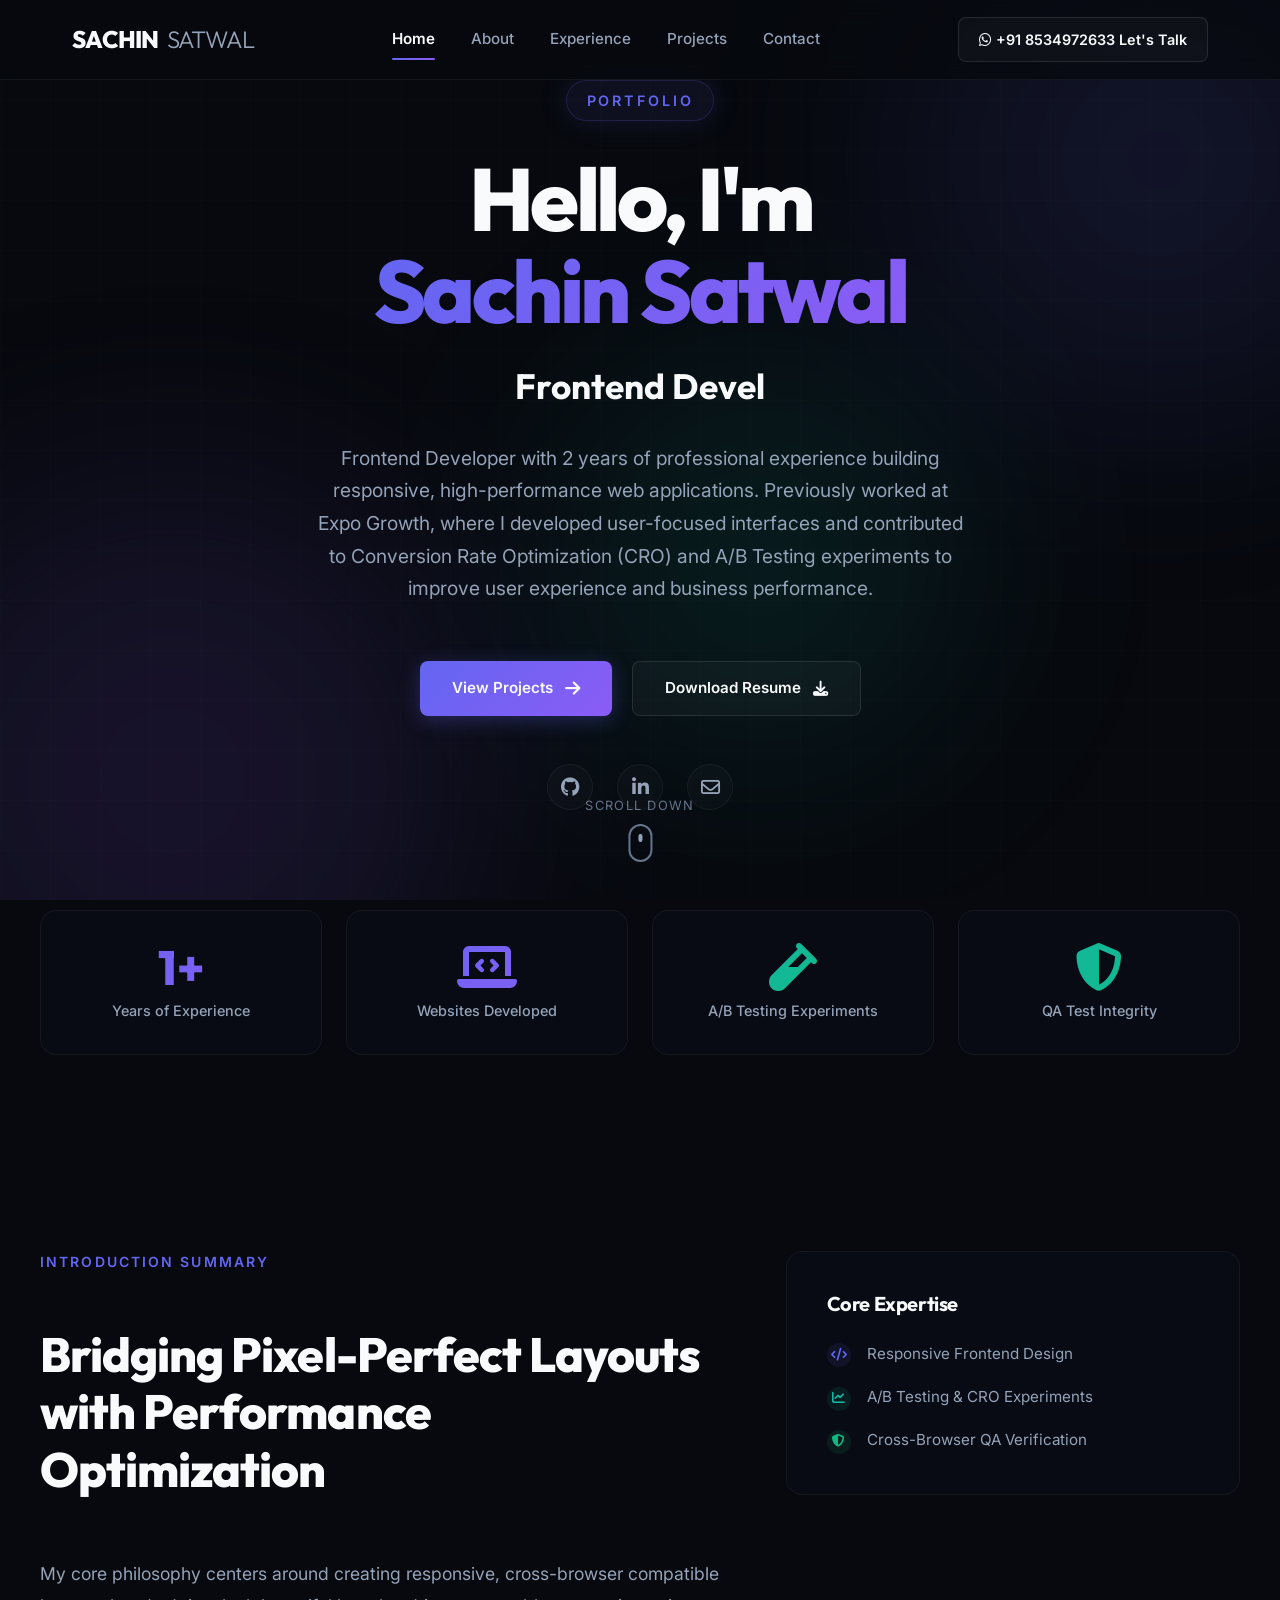
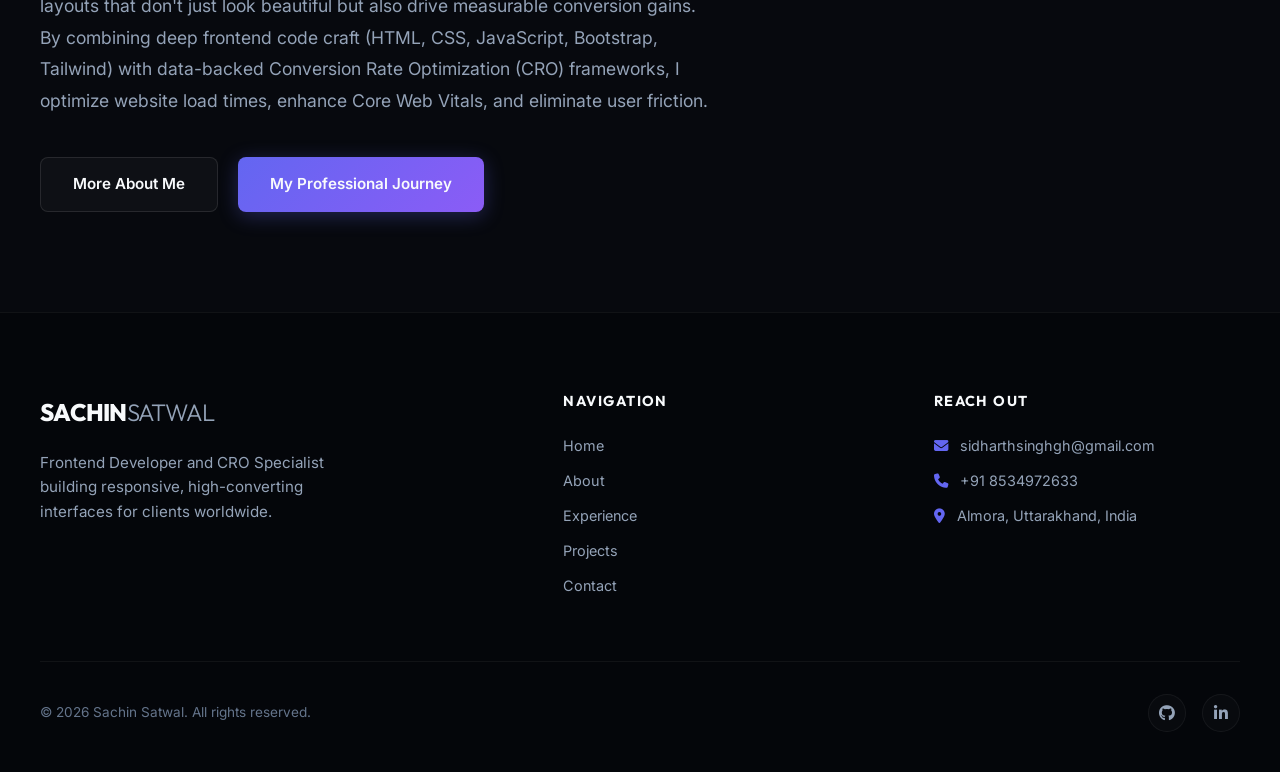
==== index.html @ 00984427 "updated" ====
<!DOCTYPE html>
<html lang="en">
<head>
    <meta charset="UTF-8">
    <meta name="viewport" content="width=device-width, initial-scale=1.0">
    <meta name="description" content="Professional Portfolio of Sachin Satwal - Frontend Developer, CRO & A/B Testing Specialist, and Quality Assurance Specialist. Discover responsive web projects, conversion optimizations, and client case studies.">
    <title>Sachin Satwal | Frontend Developer & CRO Specialist</title>
    <!-- Fonts & CSS -->
    <link rel="stylesheet" href="style.css">
    <!-- FontAwesome Icons CDN -->
    <link rel="stylesheet" href="https://cdnjs.cloudflare.com/ajax/libs/font-awesome/6.4.0/css/all.min.css">
</head>
<body>
    <!-- Premium Loader Overlay -->
    <div class="loader-overlay">
        <div class="loader-content">
            <div class="loader-spinner"></div>
            <div class="loader-logo">SACHIN<span>.SATWAL</span></div>
        </div>
    </div>

    <!-- Background Decoration -->
    <div class="background-blobs">
        <div class="blob blob-1"></div>
        <div class="blob blob-2"></div>
        <div class="blob blob-3"></div>
    </div>
    <div class="background-grid"></div>

    <!-- Sticky Navigation Header -->
    <header class="header">
        <div class="nav-container">
            <a href="index.html" class="logo">SACHIN<span>SATWAL</span></a>
            
            <nav class="nav-links">
                <a href="index.html" class="nav-link">Home</a>
                <a href="about.html" class="nav-link">About</a>
                <a href="experience.html" class="nav-link">Experience</a>
                <a href="projects.html" class="nav-link">Projects</a>
                <a href="contact.html" class="nav-link">Contact</a>
            </nav>

            <a href="https://wa.me/918534972633" target="_blank" class="nav-cta"><i class="fab fa-whatsapp"></i> +91 8534972633 Let's Talk</a>

            <button class="mobile-nav-toggle" aria-label="Toggle Menu">
                <span></span>
                <span></span>
                <span></span>
            </button>
        </div>
    </header>

    <!-- Mobile Drawer Panel Navigation -->
    <div class="mobile-menu">
        <a href="index.html" class="nav-link">Home</a>
        <a href="about.html" class="nav-link">About</a>
        <a href="experience.html" class="nav-link">Experience</a>
        <a href="projects.html" class="nav-link">Projects</a>
        <a href="contact.html" class="nav-link">Contact</a>
        <a href="contact.html" class="btn btn-primary" style="margin-top: 1rem; width: 100%;">Let's Talk</a>
    </div>

    <!-- Hero Section -->
    <main>
        <section class="hero-section">
            <div class="hero-content">
                <div class="hero-tag reveal">Portfolio</div>
                <h1 class="hero-title reveal" style="transition-delay: 0.1s;">
                    <span>Hello, I'm</span>
                    <span class="text-gradient-primary">Sachin Satwal</span>
                </h1>
                
                <!-- Animated Typewriter Subtitle -->
                <div class="hero-subtitle reveal" style="transition-delay: 0.2s;">
                    <span class="hero-subtitle-text"></span>
                </div>
                
                <p class="hero-desc reveal" style="transition-delay: 0.3s;">
                    Frontend Developer with 2 years of professional experience building responsive, high-performance web applications. Previously worked at Expo Growth, where I developed user-focused interfaces and contributed to Conversion Rate Optimization (CRO) and A/B Testing experiments to improve user experience and business performance.
                </p>
                
                <div class="btn-group reveal" style="transition-delay: 0.4s;">
                    <a href="projects.html" class="btn btn-primary">
                        View Projects <i class="fas fa-arrow-right btn-icon"></i>
                    </a>
                    <a href="assets/resume.pdf" download="Sachin_Satwal_Resume.pdf" class="btn btn-secondary">
                        Download Resume <i class="fas fa-download"></i>
                    </a>
                </div>

                <div class="hero-socials reveal" style="transition-delay: 0.5s;">
                    <a href="https://github.com/siddharthsingh125/" target="_blank" rel="noopener noreferrer" class="social-icon" aria-label="GitHub">
                        <i class="fab fa-github"></i>
                    </a>
                    <a href="https://linkedin.com" target="_blank" rel="noopener noreferrer" class="social-icon" aria-label="LinkedIn">
                        <i class="fab fa-linkedin-in"></i>
                    </a>
                    <a href="mailto:sidharthsinghgh@gmail.com" class="social-icon" aria-label="Email">
                        <i class="far fa-envelope"></i>
                    </a>
                </div>
            </div>

            <!-- Scroll Indicator -->
            <div class="scroll-indicator">
                <span>Scroll Down</span>
                <div class="mouse"></div>
            </div>
        </section>

        <!-- Stats Overview Block -->
        <section style="padding-top: 0; padding-bottom: 50px;">
            <div class="container">
                <div class="stats-grid reveal">
                    <div class="glass-card stat-card">
                        <div class="stat-number text-gradient-primary stat-number-val" data-target="2" data-suffix="+">0</div>
                        <div class="stat-title">Years of Experience</div>
                    </div>
                    <div class="glass-card stat-card">
                        <div class="stat-number text-gradient-primary"><i class="fas fa-laptop-code"></i></div>
                        <div class="stat-title">Websites Developed</div>
                    </div>
                    <div class="glass-card stat-card">
                        <div class="stat-number text-gradient-teal"><i class="fas fa-vial"></i></div>
                        <div class="stat-title">A/B Testing Experiments</div>
                    </div>
                    <div class="glass-card stat-card">
                        <div class="stat-number text-gradient-teal"><i class="fas fa-shield-alt"></i></div>
                        <div class="stat-title">QA Test Integrity</div>
                    </div>
                </div>
            </div>
        </section>

        <!-- Brief Teaser Section -->
        <section style="padding-top: 50px; padding-bottom: 100px;">
            <div class="container">
                <div class="about-layout">
                    <div class="about-left reveal">
                        <span class="section-subtitle">Introduction Summary</span>
                        <h2 class="section-title">Bridging Pixel-Perfect Layouts with Performance Optimization</h2>
                        <p class="about-summary">
                            My core philosophy centers around creating responsive, cross-browser compatible layouts that don't just look beautiful but also drive measurable conversion gains. By combining deep frontend code craft (HTML, CSS, JavaScript, Bootstrap, Tailwind) with data-backed Conversion Rate Optimization (CRO) frameworks, I optimize website load times, enhance Core Web Vitals, and eliminate user friction.
                        </p>
                        <div class="btn-group">
                            <a href="about.html" class="btn btn-secondary">More About Me</a>
                            <a href="experience.html" class="btn btn-primary">My Professional Journey</a>
                        </div>
                    </div>
                    <div class="about-right reveal" style="transition-delay: 0.15s;">
                        <div class="glass-card" style="display: flex; flex-direction: column; gap: 1.5rem;">
                            <h3 style="font-family: var(--font-heading); font-size: 1.25rem;">Core Expertise</h3>
                            <ul style="display: flex; flex-direction: column; gap: 1rem;">
                                <li style="display: flex; gap: 1rem; align-items: center;">
                                    <div class="highlight-icon" style="background: rgba(99,102,241,0.1); color: var(--accent-indigo);">
                                        <i class="fas fa-code"></i>
                                    </div>
                                    <span style="color: var(--text-secondary); font-size: 0.95rem;">Responsive Frontend Design</span>
                                </li>
                                <li style="display: flex; gap: 1rem; align-items: center;">
                                    <div class="highlight-icon" style="background: rgba(20,184,166,0.1); color: var(--accent-teal);">
                                        <i class="fas fa-chart-line"></i>
                                    </div>
                                    <span style="color: var(--text-secondary); font-size: 0.95rem;">A/B Testing & CRO Experiments</span>
                                </li>
                                <li style="display: flex; gap: 1rem; align-items: center;">
                                    <div class="highlight-icon" style="background: rgba(16,185,129,0.1); color: var(--accent-emerald);">
                                        <i class="fas fa-shield-halved"></i>
                                    </div>
                                    <span style="color: var(--text-secondary); font-size: 0.95rem;">Cross-Browser QA Verification</span>
                                </li>
                            </ul>
                        </div>
                    </div>
                </div>
            </div>
        </section>
    </main>

    <!-- Footer -->
    <footer class="footer">
        <div class="footer-top">
            <div class="footer-brand-col">
                <a href="index.html" class="footer-brand-logo">SACHIN<span>SATWAL</span></a>
                <p class="footer-brand-desc">
                    Frontend Developer and CRO Specialist building responsive, high-converting interfaces for clients worldwide.
                </p>
            </div>
            
            <div class="footer-links-col">
                <h4 class="footer-col-title">Navigation</h4>
                <div class="footer-links">
                    <a href="index.html" class="footer-link">Home</a>
                    <a href="about.html" class="footer-link">About</a>
                    <a href="experience.html" class="footer-link">Experience</a>
                    <a href="projects.html" class="footer-link">Projects</a>
                    <a href="contact.html" class="footer-link">Contact</a>
                </div>
            </div>

            <div class="footer-links-col">
                <h4 class="footer-col-title">Reach Out</h4>
                <div class="footer-contact-info">
                    <p><i class="fas fa-envelope" style="color: var(--accent-indigo); margin-right: 0.5rem;"></i> sidharthsinghgh@gmail.com</p>
                    <p><i class="fas fa-phone" style="color: var(--accent-indigo); margin-right: 0.5rem;"></i> +91 8534972633</p>
                    <p><i class="fas fa-location-dot" style="color: var(--accent-indigo); margin-right: 0.5rem;"></i> Almora, Uttarakhand, India</p>
                </div>
            </div>
        </div>

        <div class="footer-bottom">
            <p class="copyright">&copy; 2026 Sachin Satwal. All rights reserved.</p>
            <div class="footer-socials">
                <a href="https://github.com/siddharthsingh125/" target="_blank" rel="noopener noreferrer" class="social-icon" style="width: 38px; height: 38px; font-size: 1rem;"><i class="fab fa-github"></i></a>
                <a href="https://linkedin.com" target="_blank" rel="noopener noreferrer" class="social-icon" style="width: 38px; height: 38px; font-size: 1rem;"><i class="fab fa-linkedin-in"></i></a>
            </div>
        </div>
    </footer>

    <!-- Global Javascript File -->
    <script src="script.js"></script>
</body>
</html>
---- style.css ----
@import url('https://fonts.googleapis.com/css2?family=Inter:wght@300;400;500;600;700&family=Outfit:wght@300;400;500;600;700;800&display=swap');

:root {
    /* Color Palette */
    --bg-primary: #07090e;
    --bg-secondary: #0d111c;
    --text-primary: #f8fafc;
    --text-secondary: #94a3b8;
    --text-muted: #64748b;
    
    /* Accents & Gradients */
    --accent-indigo: #6366f1;
    --accent-violet: #8b5cf6;
    --accent-teal: #14b8a6;
    --accent-emerald: #10b981;
    
    --grad-primary: linear-gradient(135deg, var(--accent-indigo), var(--accent-violet));
    --grad-teal: linear-gradient(135deg, var(--accent-teal), var(--accent-emerald));
    --grad-dark: linear-gradient(180deg, var(--bg-primary), var(--bg-secondary));
    
    /* Glassmorphism Variables */
    --card-bg: rgba(13, 17, 28, 0.45);
    --card-border: rgba(255, 255, 255, 0.05);
    --card-border-hover: rgba(99, 102, 241, 0.25);
    --nav-bg: rgba(7, 9, 14, 0.7);
    --shadow-sm: 0 4px 6px -1px rgba(0, 0, 0, 0.1), 0 2px 4px -1px rgba(0, 0, 0, 0.06);
    --shadow-lg: 0 20px 25px -5px rgba(0, 0, 0, 0.25), 0 10px 10px -5px rgba(0, 0, 0, 0.15);
    --glow-primary: 0 0 30px rgba(99, 102, 241, 0.15);
    --glow-secondary: 0 0 30px rgba(20, 184, 166, 0.15);
    
    /* Typography */
    --font-heading: 'Outfit', sans-serif;
    --font-body: 'Inter', sans-serif;
    
    /* Layout */
    --max-width: 1200px;
    --header-height: 80px;
    --radius-sm: 8px;
    --radius-md: 16px;
    --radius-lg: 24px;
    
    /* Transition */
    --transition-smooth: all 0.4s cubic-bezier(0.16, 1, 0.3, 1);
    --transition-fast: all 0.2s ease;
}

/* ==========================================================================
   Base Reset & Styles
   ========================================================================== */
* {
    margin: 0;
    padding: 0;
    box-sizing: border-box;
    scroll-behavior: smooth;
}

body {
    background-color: var(--bg-primary);
    color: var(--text-primary);
    font-family: var(--font-body);
    line-height: 1.6;
    overflow-x: hidden;
    position: relative;
    min-height: 100vh;
}

/* Custom Scrollbar */
::-webkit-scrollbar {
    width: 8px;
}
::-webkit-scrollbar-track {
    background: var(--bg-primary);
}
::-webkit-scrollbar-thumb {
    background: rgba(255, 255, 255, 0.15);
    border-radius: var(--radius-sm);
    border: 2px solid var(--bg-primary);
}
::-webkit-scrollbar-thumb:hover {
    background: var(--accent-indigo);
}

a {
    color: inherit;
    text-decoration: none;
    transition: var(--transition-fast);
}

img {
    max-width: 100%;
    height: auto;
    display: block;
}

ul {
    list-style: none;
}

/* Background Blobs */
.background-blobs {
    position: fixed;
    top: 0;
    left: 0;
    width: 100vw;
    height: 100vh;
    z-index: -2;
    overflow: hidden;
    pointer-events: none;
}

.blob {
    position: absolute;
    border-radius: 50%;
    filter: blur(120px);
    opacity: 0.12;
    animation: blob-float 20s infinite alternate ease-in-out;
}

.blob-1 {
    width: 500px;
    height: 500px;
    background: var(--accent-indigo);
    top: -10%;
    right: -10%;
    animation-duration: 25s;
}

.blob-2 {
    width: 600px;
    height: 600px;
    background: var(--accent-violet);
    bottom: -20%;
    left: -10%;
    animation-duration: 30s;
    animation-delay: -5s;
}

.blob-3 {
    width: 400px;
    height: 400px;
    background: var(--accent-teal);
    top: 40%;
    right: 25%;
    animation-duration: 22s;
    animation-delay: -8s;
}

@keyframes blob-float {
    0% {
        transform: translate(0, 0) scale(1);
    }
    50% {
        transform: translate(60px, -40px) scale(1.15);
    }
    100% {
        transform: translate(-40px, 50px) scale(0.9);
    }
}

/* Background Overlay Grid */
.background-grid {
    position: fixed;
    top: 0;
    left: 0;
    width: 100%;
    height: 100%;
    z-index: -1;
    background-image: 
        linear-gradient(to right, rgba(255, 255, 255, 0.01) 1px, transparent 1px),
        linear-gradient(to bottom, rgba(255, 255, 255, 0.01) 1px, transparent 1px);
    background-size: 50px 50px;
    pointer-events: none;
}

/* ==========================================================================
   Typography & Typography Utilities
   ========================================================================== */
h1, h2, h3, h4, h5, h6 {
    font-family: var(--font-heading);
    font-weight: 700;
    letter-spacing: -0.02em;
    line-height: 1.2;
}

.text-gradient-primary {
    background: var(--grad-primary);
    -webkit-background-clip: text;
    -webkit-text-fill-color: transparent;
    background-clip: text;
}

.text-gradient-teal {
    background: var(--grad-teal);
    -webkit-background-clip: text;
    -webkit-text-fill-color: transparent;
    background-clip: text;
}

.section-subtitle {
    font-size: 0.875rem;
    font-weight: 600;
    text-transform: uppercase;
    letter-spacing: 0.15em;
    color: var(--accent-indigo);
    margin-bottom: 0.75rem;
    display: inline-block;
}

.section-title {
    font-size: clamp(2rem, 4vw, 3rem);
    margin-bottom: 1.25rem;
    font-weight: 800;
}

.section-description {
    color: var(--text-secondary);
    max-width: 600px;
    margin-bottom: 3.5rem;
    font-size: 1.05rem;
}

/* ==========================================================================
   Components: Header & Navigation
   ========================================================================== */
.header {
    position: fixed;
    top: 0;
    left: 0;
    width: 100%;
    height: var(--header-height);
    background: var(--nav-bg);
    backdrop-filter: blur(12px);
    -webkit-backdrop-filter: blur(12px);
    border-bottom: 1px solid var(--card-border);
    z-index: 100;
    transition: var(--transition-smooth);
}

.header.scrolled {
    height: 70px;
    background: rgba(7, 9, 14, 0.9);
    box-shadow: var(--shadow-lg);
}

.nav-container {
    max-width: var(--max-width);
    height: 100%;
    margin: 0 auto;
    padding: 0 2rem;
    display: flex;
    justify-content: space-between;
    align-items: center;
}

.logo {
    font-family: var(--font-heading);
    font-size: 1.5rem;
    font-weight: 800;
    letter-spacing: -0.03em;
    display: flex;
    align-items: center;
    gap: 0.5rem;
}

.logo span {
    font-weight: 300;
    color: var(--text-secondary);
}

.nav-links {
    display: flex;
    gap: 2.25rem;
    align-items: center;
}

.nav-link {
    font-size: 0.95rem;
    font-weight: 500;
    color: var(--text-secondary);
    position: relative;
    padding: 0.5rem 0;
}

.nav-link:hover {
    color: var(--text-primary);
}

.nav-link::after {
    content: '';
    position: absolute;
    bottom: 0;
    left: 0;
    width: 0;
    height: 2px;
    background: var(--grad-primary);
    transition: var(--transition-smooth);
    border-radius: 2px;
}

.nav-link.active {
    color: var(--text-primary);
    font-weight: 600;
}

.nav-link.active::after {
    width: 100%;
}

/* Call to Action Button in Nav */
.nav-cta {
    padding: 0.6rem 1.25rem;
    border-radius: var(--radius-sm);
    font-size: 0.9rem;
    font-weight: 600;
    border: 1px solid rgba(255, 255, 255, 0.1);
    background: rgba(255, 255, 255, 0.03);
    transition: var(--transition-smooth);
}

.nav-cta:hover {
    background: var(--text-primary);
    color: var(--bg-primary);
    border-color: var(--text-primary);
    box-shadow: 0 0 20px rgba(255, 255, 255, 0.1);
}

/* Mobile Nav Toggle */
.mobile-nav-toggle {
    display: none;
    background: none;
    border: none;
    cursor: pointer;
    width: 40px;
    height: 40px;
    position: relative;
    z-index: 110;
}

.mobile-nav-toggle span {
    display: block;
    width: 24px;
    height: 2px;
    background: var(--text-primary);
    position: absolute;
    left: 8px;
    transition: var(--transition-smooth);
}

.mobile-nav-toggle span:nth-child(1) { top: 14px; }
.mobile-nav-toggle span:nth-child(2) { top: 20px; }
.mobile-nav-toggle span:nth-child(3) { top: 26px; }

.mobile-nav-toggle.open span:nth-child(1) {
    transform: translateY(6px) rotate(45deg);
}

.mobile-nav-toggle.open span:nth-child(2) {
    opacity: 0;
}

.mobile-nav-toggle.open span:nth-child(3) {
    transform: translateY(-6px) rotate(-45deg);
}

/* Mobile Menu Panel */
.mobile-menu {
    position: fixed;
    top: 0;
    right: -100%;
    width: 300px;
    height: 100vh;
    background: rgba(7, 9, 14, 0.98);
    backdrop-filter: blur(20px);
    -webkit-backdrop-filter: blur(20px);
    border-left: 1px solid var(--card-border);
    padding: 100px 30px 40px;
    display: flex;
    flex-direction: column;
    gap: 2rem;
    z-index: 99;
    transition: var(--transition-smooth);
    box-shadow: var(--shadow-lg);
}

.mobile-menu.open {
    right: 0;
}

.mobile-menu .nav-link {
    font-size: 1.2rem;
    padding: 0.5rem 0;
}

/* ==========================================================================
   Components: Layout & Sections
   ========================================================================== */
section {
    padding: 100px 2rem;
    position: relative;
}

.container {
    max-width: var(--max-width);
    margin: 0 auto;
}

/* Glassmorphism Cards */
.glass-card {
    background: var(--card-bg);
    border: 1px solid var(--card-border);
    border-radius: var(--radius-md);
    padding: 2.5rem;
    backdrop-filter: blur(12px);
    -webkit-backdrop-filter: blur(12px);
    transition: var(--transition-smooth);
}

.glass-card:hover {
    border-color: var(--card-border-hover);
    transform: translateY(-6px);
    box-shadow: var(--shadow-lg), var(--glow-primary);
}

/* Premium Buttons */
.btn-group {
    display: flex;
    gap: 1.25rem;
    flex-wrap: wrap;
}

.btn {
    display: inline-flex;
    align-items: center;
    justify-content: center;
    gap: 0.75rem;
    padding: 0.9rem 2rem;
    border-radius: var(--radius-sm);
    font-size: 0.95rem;
    font-weight: 600;
    cursor: pointer;
    transition: var(--transition-smooth);
}

.btn-primary {
    background: var(--grad-primary);
    color: var(--text-primary);
    border: none;
    box-shadow: 0 4px 20px rgba(99, 102, 241, 0.3);
}

.btn-primary:hover {
    box-shadow: 0 6px 30px rgba(99, 102, 241, 0.5), 0 0 15px rgba(139, 92, 246, 0.4);
    transform: translateY(-2px);
}

.btn-secondary {
    background: rgba(255, 255, 255, 0.03);
    color: var(--text-primary);
    border: 1px solid rgba(255, 255, 255, 0.1);
}

.btn-secondary:hover {
    background: rgba(255, 255, 255, 0.08);
    border-color: rgba(255, 255, 255, 0.25);
    transform: translateY(-2px);
}

.btn-icon {
    font-size: 1.1rem;
    transition: var(--transition-fast);
}

.btn:hover .btn-icon {
    transform: translateX(3px);
}

/* ==========================================================================
   Section: Hero Section
   ========================================================================== */
.hero-section {
    min-height: 100vh;
    display: flex;
    align-items: center;
    justify-content: center;
    padding-top: var(--header-height);
    position: relative;
}

.hero-content {
    text-align: center;
    max-width: 850px;
    display: flex;
    flex-direction: column;
    align-items: center;
    z-index: 5;
}

.hero-tag {
    font-size: 0.9rem;
    font-weight: 600;
    letter-spacing: 0.2em;
    text-transform: uppercase;
    color: var(--accent-indigo);
    background: rgba(99, 102, 241, 0.08);
    border: 1px solid rgba(99, 102, 241, 0.2);
    padding: 0.5rem 1.25rem;
    border-radius: 100px;
    margin-bottom: 2rem;
    box-shadow: var(--glow-primary);
}

.hero-title {
    font-size: clamp(2.5rem, 7vw, 5.5rem);
    font-weight: 800;
    line-height: 1.05;
    letter-spacing: -0.04em;
    margin-bottom: 1.5rem;
}

.hero-title span {
    display: block;
}

.hero-subtitle {
    font-size: clamp(1.2rem, 3vw, 2.2rem);
    font-weight: 700;
    color: var(--text-primary);
    margin-bottom: 2rem;
    height: 48px; /* Maintain height for typewriter typing to prevent layout shifts */
    display: flex;
    align-items: center;
    justify-content: center;
    font-family: var(--font-heading);
}

.hero-desc {
    font-size: clamp(1.05rem, 2vw, 1.2rem);
    color: var(--text-secondary);
    max-width: 650px;
    margin-bottom: 3.5rem;
    line-height: 1.7;
}

/* Hero Social Icons */
.hero-socials {
    display: flex;
    gap: 1.5rem;
    margin-top: 3rem;
}

.social-icon {
    width: 46px;
    height: 46px;
    border-radius: 50%;
    border: 1px solid var(--card-border);
    background: rgba(255, 255, 255, 0.02);
    display: flex;
    align-items: center;
    justify-content: center;
    color: var(--text-secondary);
    font-size: 1.2rem;
    transition: var(--transition-smooth);
}

.social-icon:hover {
    color: var(--text-primary);
    border-color: var(--accent-indigo);
    background: rgba(99, 102, 241, 0.08);
    transform: translateY(-4px) scale(1.05);
    box-shadow: var(--glow-primary);
}

/* Scroll Indicator */
.scroll-indicator {
    position: absolute;
    bottom: 3rem;
    left: 50%;
    transform: translateX(-50%);
    display: flex;
    flex-direction: column;
    align-items: center;
    gap: 0.5rem;
    color: var(--text-muted);
    font-size: 0.8rem;
    letter-spacing: 0.1em;
    text-transform: uppercase;
}

.mouse {
    width: 24px;
    height: 38px;
    border: 2px solid var(--text-muted);
    border-radius: 12px;
    position: relative;
}

.mouse::before {
    content: '';
    position: absolute;
    top: 8px;
    left: 50%;
    transform: translateX(-50%);
    width: 4px;
    height: 8px;
    background: var(--text-secondary);
    border-radius: 4px;
    animation: scroll-wheel 1.6s infinite ease-in-out;
}

@keyframes scroll-wheel {
    0% { opacity: 0; transform: translate(-50%, 0); }
    30% { opacity: 1; }
    100% { opacity: 0; transform: translate(-50%, 12px); }
}

/* ==========================================================================
   Section: Stats Cards Block
   ========================================================================== */
.stats-grid {
    display: grid;
    grid-template-columns: repeat(auto-fit, minmax(200px, 1fr));
    gap: 1.5rem;
    margin-bottom: 4rem;
}

.stat-card {
    text-align: center;
    padding: 2rem 1.5rem;
    position: relative;
    overflow: hidden;
}

.stat-number {
    font-family: var(--font-heading);
    font-size: 3rem;
    font-weight: 800;
    margin-bottom: 0.5rem;
    line-height: 1;
}

.stat-title {
    font-size: 0.9rem;
    color: var(--text-secondary);
    font-weight: 500;
}

/* ==========================================================================
   Section: About Me
   ========================================================================== */
.about-layout {
    display: grid;
    grid-template-columns: 1.2fr 0.8fr;
    gap: 4rem;
    margin-top: 2rem;
}

.about-left {
    display: flex;
    flex-direction: column;
    gap: 2.5rem;
}

.about-right {
    display: flex;
    flex-direction: column;
    gap: 2rem;
}

.about-summary {
    font-size: 1.1rem;
    color: var(--text-secondary);
    line-height: 1.8;
}

/* Highlight Items */
.highlights-list {
    display: grid;
    grid-template-columns: repeat(auto-fit, minmax(280px, 1fr));
    gap: 1.25rem;
}

.highlight-item {
    display: flex;
    gap: 1rem;
    align-items: flex-start;
}

.highlight-icon {
    width: 24px;
    height: 24px;
    border-radius: 50%;
    background: rgba(16, 185, 129, 0.1);
    color: var(--accent-emerald);
    display: flex;
    align-items: center;
    justify-content: center;
    flex-shrink: 0;
    font-size: 0.8rem;
    margin-top: 0.2rem;
}

.highlight-text {
    font-size: 0.95rem;
    color: var(--text-secondary);
}

/* ==========================================================================
   Section: Technical Skills
   ========================================================================== */
.skills-grid {
    display: grid;
    grid-template-columns: repeat(auto-fit, minmax(280px, 1fr));
    gap: 2rem;
}

.skill-category-title {
    font-size: 1.15rem;
    font-weight: 700;
    margin-bottom: 1.5rem;
    display: flex;
    align-items: center;
    gap: 0.75rem;
}

.skill-category-icon {
    color: var(--accent-indigo);
    font-size: 1.2rem;
}

.skills-pills {
    display: flex;
    flex-wrap: wrap;
    gap: 0.75rem;
}

.skill-pill {
    font-size: 0.85rem;
    font-weight: 500;
    color: var(--text-secondary);
    background: rgba(255, 255, 255, 0.03);
    border: 1px solid var(--card-border);
    padding: 0.5rem 1rem;
    border-radius: 100px;
    transition: var(--transition-smooth);
    display: inline-flex;
    align-items: center;
    gap: 0.5rem;
}

.skill-pill i {
    font-size: 0.95rem;
    background: var(--grad-primary);
    -webkit-background-clip: text;
    -webkit-text-fill-color: transparent;
}

.skill-pill:hover {
    border-color: var(--accent-indigo);
    color: var(--text-primary);
    background: rgba(99, 102, 241, 0.08);
    transform: translateY(-2px);
    box-shadow: 0 4px 12px rgba(99, 102, 241, 0.15);
}

/* ==========================================================================
   Section: Experience Vertical Timeline
   ========================================================================== */
.timeline {
    position: relative;
    max-width: 900px;
    margin: 4rem auto 0;
    padding-left: 3rem;
}

.timeline::before {
    content: '';
    position: absolute;
    top: 0;
    left: 7.5px;
    width: 2px;
    height: 100%;
    background: linear-gradient(180deg, var(--accent-indigo), var(--accent-teal), transparent);
}

.timeline-item {
    position: relative;
    margin-bottom: 4rem;
}

.timeline-item:last-child {
    margin-bottom: 0;
}

.timeline-dot {
    position: absolute;
    left: -3rem;
    top: 8px;
    width: 17px;
    height: 17px;
    border-radius: 50%;
    background: var(--bg-primary);
    border: 3px solid var(--accent-indigo);
    box-shadow: 0 0 10px var(--accent-indigo);
    z-index: 2;
    transition: var(--transition-smooth);
}

.timeline-item:hover .timeline-dot {
    background: var(--accent-indigo);
    box-shadow: 0 0 15px var(--accent-indigo), 0 0 30px var(--accent-indigo);
}

.timeline-card {
    position: relative;
}

.timeline-header {
    display: flex;
    justify-content: space-between;
    align-items: flex-start;
    flex-wrap: wrap;
    gap: 1rem;
    border-bottom: 1px solid var(--card-border);
    padding-bottom: 1.25rem;
    margin-bottom: 1.5rem;
}

.timeline-role {
    font-size: 1.35rem;
    font-weight: 700;
    margin-bottom: 0.25rem;
}

.timeline-company {
    font-size: 1rem;
    font-weight: 500;
    color: var(--accent-indigo);
}

.timeline-meta {
    text-align: right;
}

.timeline-duration {
    font-size: 0.9rem;
    font-weight: 600;
    color: var(--text-primary);
    background: rgba(255, 255, 255, 0.05);
    padding: 0.35rem 0.85rem;
    border-radius: var(--radius-sm);
    display: inline-block;
    margin-bottom: 0.5rem;
}

.timeline-manager {
    font-size: 0.8rem;
    color: var(--text-muted);
}

.timeline-body p {
    color: var(--text-secondary);
    margin-bottom: 1.5rem;
    font-size: 1rem;
}

.timeline-responsibilities-title {
    font-size: 0.95rem;
    font-weight: 600;
    margin-bottom: 1rem;
    text-transform: uppercase;
    letter-spacing: 0.05em;
    color: var(--text-primary);
}

.timeline-responsibilities {
    display: grid;
    grid-template-columns: 1fr;
    gap: 0.75rem;
    margin-bottom: 2rem;
}

.responsibility-item {
    display: flex;
    gap: 0.75rem;
    font-size: 0.95rem;
    color: var(--text-secondary);
}

.responsibility-bullet {
    color: var(--accent-indigo);
    font-size: 0.8rem;
    margin-top: 0.35rem;
}

/* Experience Achievement Grid */
.experience-achievements {
    margin-top: 2.5rem;
}

.achievements-grid {
    display: grid;
    grid-template-columns: repeat(auto-fit, minmax(260px, 1fr));
    gap: 1.25rem;
}

.achievement-card {
    background: rgba(255, 255, 255, 0.015);
    border: 1px solid rgba(255, 255, 255, 0.03);
    border-radius: var(--radius-sm);
    padding: 1.25rem;
    display: flex;
    gap: 1rem;
    align-items: center;
    transition: var(--transition-smooth);
}

.achievement-card:hover {
    background: rgba(255, 255, 255, 0.03);
    border-color: var(--accent-teal);
    transform: scale(1.02);
}

.achievement-icon {
    font-size: 1.25rem;
    color: var(--accent-teal);
    flex-shrink: 0;
}

.achievement-text {
    font-size: 0.9rem;
    color: var(--text-secondary);
}

/* Timeline Tech Stack Footer */
.timeline-tech-stack {
    border-top: 1px solid var(--card-border);
    padding-top: 1.25rem;
    margin-top: 2rem;
}

.timeline-tech-title {
    font-size: 0.85rem;
    font-weight: 600;
    text-transform: uppercase;
    letter-spacing: 0.08em;
    color: var(--text-muted);
    margin-bottom: 0.75rem;
}

/* Timeline Experience CTA */
.experience-cta-wrapper {
    margin-top: 5rem;
    text-align: center;
}

.experience-cta {
    font-size: 1.2rem;
    font-weight: 500;
    color: var(--text-secondary);
    margin-bottom: 1.5rem;
}

/* ==========================================================================
   Section: Services
   ========================================================================== */
.services-grid {
    display: grid;
    grid-template-columns: repeat(auto-fit, minmax(320px, 1fr));
    gap: 2rem;
    margin-top: 2rem;
}

.service-card {
    position: relative;
    overflow: hidden;
}

.service-card::before {
    content: '';
    position: absolute;
    top: 0;
    left: 0;
    width: 4px;
    height: 100%;
    background: var(--grad-primary);
    opacity: 0;
    transition: var(--transition-smooth);
}

.service-card:hover::before {
    opacity: 1;
}

.service-icon {
    width: 60px;
    height: 60px;
    border-radius: var(--radius-sm);
    background: rgba(99, 102, 241, 0.06);
    color: var(--accent-indigo);
    display: flex;
    align-items: center;
    justify-content: center;
    font-size: 1.75rem;
    margin-bottom: 1.75rem;
    border: 1px solid rgba(99, 102, 241, 0.15);
    transition: var(--transition-smooth);
}

.service-card:hover .service-icon {
    background: var(--grad-primary);
    color: var(--text-primary);
    border-color: transparent;
    box-shadow: 0 0 20px rgba(99, 102, 241, 0.3);
}

.service-title {
    font-size: 1.25rem;
    font-weight: 700;
    margin-bottom: 1rem;
}

.service-desc {
    font-size: 0.95rem;
    color: var(--text-secondary);
}

/* ==========================================================================
   Section: Featured Projects
   ========================================================================== */
.projects-grid {
    display: grid;
    grid-template-columns: repeat(auto-fit, minmax(360px, 1fr));
    gap: 2.5rem;
    margin-top: 2rem;
}

.project-card {
    display: flex;
    flex-direction: column;
    height: 100%;
    padding: 0;
    overflow: hidden;
    background: var(--card-bg);
    border: 1px solid var(--card-border);
    border-radius: var(--radius-md);
    backdrop-filter: blur(12px);
    -webkit-backdrop-filter: blur(12px);
    transition: var(--transition-smooth);
    box-shadow: var(--shadow-sm);
}

.project-card:hover {
    border-color: var(--card-border-hover);
    transform: translateY(-6px);
    box-shadow: var(--shadow-lg), 0 0 35px rgba(99, 102, 241, 0.2);
}

/* Before/After Image Comparison Slider */
.before-after-slider {
    position: relative;
    width: 100%;
    height: 260px;
    overflow: hidden;
    background: #04060a;
}

.img-before {
    width: 100%;
    height: 100%;
    object-fit: cover;
    display: block;
    max-width: none !important;
}

.img-after-wrapper {
    position: absolute;
    top: 0;
    left: 0;
    width: 50%;
    height: 100%;
    overflow: hidden;
    border-right: 2px solid rgba(255, 255, 255, 0.7);
    z-index: 2;
    box-shadow: 2px 0 10px rgba(0, 0, 0, 0.3);
}

.img-after-wrapper.animating {
    transition: width 0.4s cubic-bezier(0.16, 1, 0.3, 1);
}

.img-after {
    height: 100%;
    object-fit: cover;
    display: block;
    position: absolute;
    top: 0;
    left: 0;
    max-width: none !important;
}

.slider-range {
    position: absolute;
    top: 0;
    left: 0;
    width: 100%;
    height: 100%;
    opacity: 0;
    cursor: ew-resize;
    z-index: 5;
    margin: 0;
}

.slider-handle {
    position: absolute;
    top: 0;
    left: 50%;
    width: 2px;
    height: 100%;
    background: #ffffff;
    z-index: 3;
    pointer-events: none;
    transform: translateX(-50%);
    box-shadow: 0 0 5px rgba(0, 0, 0, 0.5);
}

.slider-handle.animating {
    transition: left 0.4s cubic-bezier(0.16, 1, 0.3, 1);
}

.slider-handle::after {
    content: "\f07e"; /* FontAwesome horizontal arrows symbol */
    font-family: "Font Awesome 6 Free";
    font-weight: 900;
    position: absolute;
    top: 50%;
    left: 50%;
    transform: translate(-50%, -50%);
    width: 36px;
    height: 36px;
    background: var(--accent-indigo);
    border: 2px solid #ffffff;
    border-radius: 50%;
    display: flex;
    align-items: center;
    justify-content: center;
    color: #ffffff;
    font-size: 0.85rem;
    box-shadow: 0 4px 10px rgba(0, 0, 0, 0.4);
}

/* Slider Badges & Button Toggles */
.slider-toggle-badges {
    position: absolute;
    top: 1rem;
    left: 1rem;
    display: flex;
    gap: 0.5rem;
    z-index: 4;
}

.slider-badge-btn {
    font-size: 0.75rem;
    font-weight: 700;
    letter-spacing: 0.05em;
    text-transform: uppercase;
    padding: 0.4rem 0.8rem;
    border-radius: 4px;
    backdrop-filter: blur(8px);
    -webkit-backdrop-filter: blur(8px);
    color: rgba(255, 255, 255, 0.7);
    background: rgba(7, 9, 14, 0.6);
    border: 1px solid rgba(255, 255, 255, 0.1);
    cursor: pointer;
    transition: var(--transition-fast);
}

.slider-badge-btn:hover {
    color: #ffffff;
    background: rgba(99, 102, 241, 0.3);
    border-color: rgba(99, 102, 241, 0.5);
}

.slider-badge-btn.active {
    color: #ffffff;
    background: var(--grad-primary);
    border-color: transparent;
    box-shadow: var(--glow-primary);
}

.project-badges {
    position: absolute;
    top: 1rem;
    right: 1rem;
    display: flex;
    flex-direction: column;
    gap: 0.5rem;
    z-index: 4;
}

.project-badge {
    font-size: 0.7rem;
    font-weight: 700;
    letter-spacing: 0.05em;
    text-transform: uppercase;
    padding: 0.35rem 0.75rem;
    border-radius: 4px;
    backdrop-filter: blur(8px);
    -webkit-backdrop-filter: blur(8px);
    color: var(--text-primary);
}

.badge-industry {
    background: rgba(99, 102, 241, 0.75);
    border: 1px solid rgba(99, 102, 241, 0.3);
}

.badge-cro {
    background: rgba(16, 185, 129, 0.75);
    border: 1px solid rgba(16, 185, 129, 0.3);
}

.project-body {
    padding: 2.25rem;
    display: flex;
    flex-direction: column;
    flex-grow: 1;
}

.project-meta {
    font-size: 0.85rem;
    color: var(--accent-indigo);
    font-weight: 600;
    margin-bottom: 0.5rem;
}

.project-name {
    font-size: 1.35rem;
    font-weight: 700;
    margin-bottom: 1rem;
    line-height: 1.3;
}

/* Teaser description constrained to ~4 lines */
.project-teaser {
    font-size: 0.95rem;
    color: var(--text-secondary);
    line-height: 1.6;
    margin-bottom: 1.5rem;
    display: -webkit-box;
    -webkit-line-clamp: 4;
    -webkit-box-orient: vertical;
    overflow: hidden;
    text-overflow: ellipsis;
}

.project-card-footer {
    display: flex;
    justify-content: space-between;
    align-items: center;
    border-top: 1px solid var(--card-border);
    padding-top: 1.25rem;
    margin-top: auto;
}

.project-link {
    font-size: 0.9rem;
    font-weight: 600;
    display: flex;
    align-items: center;
    gap: 0.5rem;
    color: var(--text-primary);
    white-space: nowrap;
}

.project-link:hover {
    color: var(--accent-indigo);
}

.project-link i {
    transition: var(--transition-fast);
}

.project-link:hover i {
    transform: translate(3px, -3px);
}

.project-tech-summary {
    font-size: 0.8rem;
    color: var(--text-muted);
}

/* Expandable Case Study blocks */
.project-case-study-details {
    max-height: 0;
    overflow: hidden;
    transition: max-height 0.6s cubic-bezier(0.16, 1, 0.3, 1);
}

.case-study-expand-inner {
    border-top: 1px solid var(--card-border);
    padding-top: 2rem;
    margin-top: 1rem;
    display: flex;
    flex-direction: column;
    gap: 1.75rem;
}

.case-study-detail-block {
    display: flex;
    flex-direction: column;
    gap: 0.5rem;
}

.case-study-detail-block h5 {
    font-size: 0.95rem;
    font-weight: 700;
    color: var(--text-primary);
    text-transform: uppercase;
    letter-spacing: 0.05em;
    display: flex;
    align-items: center;
    gap: 0.5rem;
    margin-bottom: 0.25rem;
}

.case-study-detail-block h5 i {
    color: var(--accent-indigo);
}

.case-study-detail-block p {
    color: var(--text-secondary);
    font-size: 0.95rem;
    line-height: 1.7;
}

.case-study-detail-block ul {
    list-style: none;
    padding-left: 0;
    display: flex;
    flex-direction: column;
    gap: 0.5rem;
}

.case-study-detail-block ul li {
    font-size: 0.95rem;
    color: var(--text-secondary);
    position: relative;
    padding-left: 1.5rem;
    line-height: 1.6;
}

.case-study-detail-block ul li::before {
    content: "✔";
    color: var(--accent-teal);
    position: absolute;
    left: 0.2rem;
    font-weight: bold;
}

.case-study-metrics-row {
    display: grid;
    grid-template-columns: repeat(auto-fit, minmax(130px, 1fr));
    gap: 1rem;
    margin-top: 0.5rem;
}

/* ==========================================================================
   Section: Education (Redesigned with Large Images & Layout)
   ========================================================================== */
.edu-timeline {
    position: relative;
    max-width: 950px;
    margin: 4rem auto 0;
    padding-left: 4.5rem;
}

.edu-timeline::before {
    content: '';
    position: absolute;
    top: 0;
    left: 20px;
    width: 2px;
    height: 100%;
    background: linear-gradient(180deg, var(--accent-indigo), var(--accent-violet), transparent);
}

.edu-item {
    position: relative;
    margin-bottom: 4rem;
}

.edu-item:last-child {
    margin-bottom: 0;
}

.edu-node {
    position: absolute;
    left: -4.5rem;
    top: 15px;
    width: 42px;
    height: 42px;
    border-radius: 50%;
    background: var(--bg-secondary);
    border: 2px solid var(--accent-indigo);
    display: flex;
    align-items: center;
    justify-content: center;
    color: var(--accent-indigo);
    font-size: 1rem;
    z-index: 2;
    transition: var(--transition-smooth);
    box-shadow: var(--shadow-sm);
}

.edu-item:hover .edu-node {
    background: var(--accent-indigo);
    color: var(--text-primary);
    box-shadow: var(--glow-primary);
    transform: scale(1.1);
}

/* Horizontal Split Layout card */
.edu-card-horizontal {
    display: flex;
    gap: 0;
    padding: 0;
    overflow: hidden;
    background: var(--card-bg);
    border: 1px solid var(--card-border);
    border-radius: var(--radius-md);
    backdrop-filter: blur(12px);
    -webkit-backdrop-filter: blur(12px);
    transition: var(--transition-smooth);
}

.edu-card-horizontal:hover {
    border-color: var(--card-border-hover);
    transform: translateY(-6px);
    box-shadow: var(--shadow-lg), 0 0 30px rgba(99, 102, 241, 0.15);
}

.edu-img-large-wrapper {
    width: 280px;
    position: relative;
    flex-shrink: 0;
    overflow: hidden;
    border-right: 1px solid var(--card-border);
}

.edu-img-large {
    width: 100%;
    height: 100%;
    object-fit: cover;
    transition: transform 0.6s cubic-bezier(0.16, 1, 0.3, 1);
}

.edu-card-horizontal:hover .edu-img-large {
    transform: scale(1.06);
}

.edu-content-right {
    padding: 2.5rem;
    flex-grow: 1;
}

.edu-degree {
    font-size: 1.35rem;
    font-weight: 700;
    margin-bottom: 0.35rem;
    line-height: 1.3;
}

.edu-school {
    font-size: 1.05rem;
    font-weight: 600;
    color: var(--accent-indigo);
    margin-bottom: 0.75rem;
}

.edu-meta {
    display: flex;
    gap: 1.5rem;
    font-size: 0.85rem;
    color: var(--text-muted);
    margin-bottom: 1.25rem;
    flex-wrap: wrap;
}

.edu-meta span {
    display: inline-flex;
    align-items: center;
    gap: 0.35rem;
}

.edu-highlights {
    border-top: 1px solid rgba(255, 255, 255, 0.05);
    padding-top: 1.25rem;
    margin-top: 0.5rem;
}

.edu-highlights li {
    font-size: 0.95rem;
    color: var(--text-secondary);
    margin-bottom: 0.5rem;
    display: flex;
    gap: 0.5rem;
}

.edu-highlights li::before {
    content: '•';
    color: var(--accent-indigo);
    font-weight: 700;
}

/* Extracurricular Card */
.extracurricular-card {
    margin-top: 4rem;
}

.extracurricular-title {
    font-size: 1.2rem;
    font-weight: 700;
    margin-bottom: 1rem;
    display: flex;
    align-items: center;
    gap: 0.5rem;
}

.extracurricular-title i {
    color: var(--accent-indigo);
}

.extracurricular-card p {
    color: var(--text-secondary);
    font-size: 0.95rem;
}

/* Badges Showcase Footer */
.edu-badges {
    display: flex;
    justify-content: center;
    gap: 1.5rem;
    flex-wrap: wrap;
    margin-top: 5rem;
}

.edu-badge {
    background: rgba(255, 255, 255, 0.02);
    border: 1px solid var(--card-border);
    padding: 0.8rem 1.5rem;
    border-radius: var(--radius-sm);
    display: inline-flex;
    align-items: center;
    gap: 0.75rem;
    font-size: 0.9rem;
    font-weight: 600;
    transition: var(--transition-smooth);
}

.edu-badge i {
    font-size: 1.1rem;
    color: var(--accent-indigo);
}

.edu-badge:hover {
    border-color: var(--accent-indigo);
    background: rgba(99, 102, 241, 0.06);
    transform: translateY(-4px);
    box-shadow: var(--shadow-lg);
}

.edu-highlights li {
    font-size: 0.9rem;
    color: var(--text-secondary);
    margin-bottom: 0.5rem;
    display: flex;
    gap: 0.5rem;
}

.edu-highlights li::before {
    content: '•';
    color: var(--accent-indigo);
    font-weight: 700;
}

/* Extracurricular Card */
.extracurricular-card {
    margin-top: 4rem;
}

.extracurricular-title {
    font-size: 1.2rem;
    font-weight: 700;
    margin-bottom: 1rem;
    display: flex;
    align-items: center;
    gap: 0.5rem;
}

.extracurricular-title i {
    color: var(--accent-indigo);
}

.extracurricular-card p {
    color: var(--text-secondary);
    font-size: 0.95rem;
}

/* Badges Showcase Footer */
.edu-badges {
    display: flex;
    justify-content: center;
    gap: 1.5rem;
    flex-wrap: wrap;
    margin-top: 5rem;
}

.edu-badge {
    background: rgba(255, 255, 255, 0.02);
    border: 1px solid var(--card-border);
    padding: 0.8rem 1.5rem;
    border-radius: var(--radius-sm);
    display: inline-flex;
    align-items: center;
    gap: 0.75rem;
    font-size: 0.9rem;
    font-weight: 600;
    transition: var(--transition-smooth);
}

.edu-badge i {
    font-size: 1.1rem;
    color: var(--accent-indigo);
}

.edu-badge:hover {
    border-color: var(--accent-indigo);
    background: rgba(99, 102, 241, 0.06);
    transform: translateY(-4px);
    box-shadow: var(--shadow-lg);
}

/* ==========================================================================
   Section: Contact & Form
   ========================================================================== */
.contact-layout {
    display: grid;
    grid-template-columns: 0.8fr 1.2fr;
    gap: 4rem;
    margin-top: 2rem;
}

.contact-info-col {
    display: flex;
    flex-direction: column;
    gap: 2rem;
}

.contact-card {
    display: flex;
    align-items: center;
    gap: 1.25rem;
}

.contact-card-icon {
    width: 50px;
    height: 50px;
    border-radius: 50%;
    background: rgba(99, 102, 241, 0.06);
    color: var(--accent-indigo);
    display: flex;
    align-items: center;
    justify-content: center;
    font-size: 1.25rem;
    border: 1px solid rgba(99, 102, 241, 0.1);
    flex-shrink: 0;
}

.contact-card-lbl {
    font-size: 0.8rem;
    color: var(--text-muted);
    text-transform: uppercase;
    letter-spacing: 0.05rem;
}

.contact-card-val {
    font-size: 1rem;
    font-weight: 600;
    color: var(--text-primary);
}

/* Map placeholder visualization */
.contact-map-placeholder {
    height: 220px;
    background: linear-gradient(135deg, rgba(13, 17, 28, 0.6) 0%, rgba(7, 9, 14, 0.9) 100%);
    border: 1px solid var(--card-border);
    border-radius: var(--radius-md);
    position: relative;
    overflow: hidden;
    display: flex;
    align-items: center;
    justify-content: center;
    flex-direction: column;
    gap: 0.75rem;
}

.contact-map-grid {
    position: absolute;
    width: 100%;
    height: 100%;
    background-image: radial-gradient(rgba(99, 102, 241, 0.15) 1px, transparent 1px);
    background-size: 20px 20px;
    z-index: 1;
}

.map-radar {
    width: 50px;
    height: 50px;
    border-radius: 50%;
    background: rgba(99, 102, 241, 0.1);
    border: 1px solid var(--accent-indigo);
    display: flex;
    align-items: center;
    justify-content: center;
    z-index: 2;
    position: relative;
}

.map-radar::before {
    content: '';
    position: absolute;
    width: 100%;
    height: 100%;
    border-radius: 50%;
    background: var(--accent-indigo);
    opacity: 0.3;
    animation: map-pulse 2s infinite ease-out;
}

@keyframes map-pulse {
    0% { transform: scale(1); opacity: 0.4; }
    100% { transform: scale(2.5); opacity: 0; }
}

.map-pin {
    font-size: 1.25rem;
    color: var(--text-primary);
    z-index: 3;
}

.map-location-text {
    z-index: 2;
    font-size: 0.9rem;
    font-weight: 600;
    color: var(--text-primary);
}

.map-location-sub {
    z-index: 2;
    font-size: 0.75rem;
    color: var(--text-muted);
}

/* Contact Form */
.contact-form {
    display: flex;
    flex-direction: column;
    gap: 1.5rem;
}

.form-group-row {
    display: grid;
    grid-template-columns: 1fr 1fr;
    gap: 1.5rem;
}

.form-group {
    display: flex;
    flex-direction: column;
    gap: 0.5rem;
}

.form-label {
    font-size: 0.85rem;
    font-weight: 600;
    color: var(--text-secondary);
}

.form-input {
    background: rgba(255, 255, 255, 0.02);
    border: 1px solid var(--card-border);
    border-radius: var(--radius-sm);
    padding: 0.9rem 1.25rem;
    color: var(--text-primary);
    font-family: var(--font-body);
    font-size: 0.95rem;
    transition: var(--transition-smooth);
}

.form-input:focus {
    outline: none;
    border-color: var(--accent-indigo);
    background: rgba(99, 102, 241, 0.03);
    box-shadow: var(--glow-primary);
}

textarea.form-input {
    resize: none;
    min-height: 150px;
}

.form-submit-btn {
    align-self: flex-start;
    border: none;
    cursor: pointer;
}

.form-message-status {
    padding: 1rem;
    border-radius: var(--radius-sm);
    font-size: 0.9rem;
    margin-top: 1rem;
    display: none;
}

.form-message-status.success {
    display: block;
    background: rgba(16, 185, 129, 0.1);
    color: var(--accent-emerald);
    border: 1px solid rgba(16, 185, 129, 0.2);
}

/* ==========================================================================
   Downloads Section
   ========================================================================== */
.downloads-container {
    margin-top: 4rem;
    border-top: 1px solid var(--card-border);
    padding-top: 4rem;
    text-align: center;
}

.downloads-title {
    font-size: 1.5rem;
    font-weight: 700;
    margin-bottom: 2rem;
}

.downloads-grid {
    display: flex;
    justify-content: center;
    gap: 2rem;
    flex-wrap: wrap;
}

/* ==========================================================================
   Section: Footer
   ========================================================================== */
.footer {
    background: #04060a;
    border-top: 1px solid var(--card-border);
    padding: 5rem 2rem 2.5rem;
    position: relative;
    overflow: hidden;
}

.footer-top {
    max-width: var(--max-width);
    margin: 0 auto;
    display: grid;
    grid-template-columns: 1.5fr 1fr 1fr;
    gap: 4rem;
    padding-bottom: 4rem;
    border-bottom: 1px solid rgba(255, 255, 255, 0.05);
}

.footer-brand-col {
    display: flex;
    flex-direction: column;
    gap: 1.25rem;
}

.footer-brand-logo {
    font-size: 1.5rem;
    font-weight: 800;
    font-family: var(--font-heading);
    letter-spacing: -0.03em;
}

.footer-brand-logo span {
    font-weight: 300;
    color: var(--text-secondary);
}

.footer-brand-desc {
    color: var(--text-secondary);
    font-size: 0.95rem;
    max-width: 320px;
}

.footer-links-col {
    display: flex;
    flex-direction: column;
    gap: 1.5rem;
}

.footer-col-title {
    font-size: 0.9rem;
    font-weight: 700;
    text-transform: uppercase;
    letter-spacing: 0.1em;
    color: var(--text-primary);
}

.footer-links {
    display: flex;
    flex-direction: column;
    gap: 0.75rem;
}

.footer-link {
    font-size: 0.9rem;
    color: var(--text-secondary);
}

.footer-link:hover {
    color: var(--text-primary);
    transform: translateX(4px);
}

.footer-contact-info {
    display: flex;
    flex-direction: column;
    gap: 0.75rem;
    font-size: 0.9rem;
    color: var(--text-secondary);
}

.footer-contact-info a:hover {
    color: var(--text-primary);
}

.footer-bottom {
    max-width: var(--max-width);
    margin: 0 auto;
    padding-top: 2rem;
    display: flex;
    justify-content: space-between;
    align-items: center;
    flex-wrap: wrap;
    gap: 1.5rem;
}

.copyright {
    font-size: 0.85rem;
    color: var(--text-muted);
}

.footer-socials {
    display: flex;
    gap: 1rem;
}

/* ==========================================================================
   Animations & Scroll Reveals
   ========================================================================== */
.reveal {
    opacity: 0;
    transform: translateY(30px);
    transition: opacity 0.8s cubic-bezier(0.16, 1, 0.3, 1), transform 0.8s cubic-bezier(0.16, 1, 0.3, 1);
}

.reveal.revealed {
    opacity: 1;
    transform: translateY(0);
}

/* Page Transition Overlay */
.loader-overlay {
    position: fixed;
    top: 0;
    left: 0;
    width: 100vw;
    height: 100vh;
    background: var(--bg-primary);
    z-index: 9999;
    display: flex;
    align-items: center;
    justify-content: center;
    transition: opacity 0.6s ease;
}

.loader-content {
    display: flex;
    flex-direction: column;
    align-items: center;
    gap: 1.5rem;
}

.loader-spinner {
    width: 50px;
    height: 50px;
    border: 3px solid rgba(255, 255, 255, 0.03);
    border-radius: 50%;
    border-top-color: var(--accent-indigo);
    border-right-color: var(--accent-violet);
    animation: loader-spin 1s infinite linear;
}

.loader-logo {
    font-family: var(--font-heading);
    font-size: 1.5rem;
    font-weight: 800;
    letter-spacing: -0.03em;
}

@keyframes loader-spin {
    0% { transform: rotate(0deg); }
    100% { transform: rotate(360deg); }
}

/* ==========================================================================
   Responsive Media Queries
   ========================================================================== */
@media (max-width: 992px) {
    .about-layout {
        grid-template-columns: 1fr;
        gap: 3rem;
    }
    
    .contact-layout {
        grid-template-columns: 1fr;
        gap: 3rem;
    }
    
    .case-study-grid {
        grid-template-columns: 1fr;
        gap: 2rem;
    }
    
    .footer-top {
        grid-template-columns: 1.2fr 0.9fr 0.9fr;
    }
}

@media (max-width: 768px) {
    .nav-links, .nav-cta {
        display: none;
    }
    
    .mobile-nav-toggle {
        display: block;
    }
    
    section {
        padding: 80px 1.5rem;
    }
    
    .hero-title {
        margin-bottom: 1rem;
    }
    
    .hero-subtitle {
        height: 38px;
    }
    
    .hero-desc {
        margin-bottom: 2.5rem;
    }
    
    .stats-grid {
        grid-template-columns: 1fr 1fr;
    }
    
    .edu-timeline {
        padding-left: 2rem;
    }
    
    .edu-timeline::before {
        left: 7.5px;
    }
    
    .edu-node {
        left: -2rem;
        width: 34px;
        height: 34px;
        font-size: 0.85rem;
    }
    
    .edu-card-content {
        flex-direction: column;
        gap: 1.25rem;
    }
    
    .edu-institution-img {
        width: 60px;
        height: 60px;
    }
    
    .form-group-row {
        grid-template-columns: 1fr;
        gap: 1.5rem;
    }
    
    .footer-top {
        grid-template-columns: 1fr;
        gap: 2.5rem;
    }
    
    .footer-bottom {
        flex-direction: column;
        text-align: center;
    }
}

@media (max-width: 480px) {
    .btn-group {
        flex-direction: column;
        width: 100%;
    }
    
    .btn {
        width: 100%;
    }
    
    .stats-grid {
        grid-template-columns: 1fr;
    }
    
    .timeline {
        padding-left: 1.75rem;
    }
    
    .timeline::before {
        left: 3.5px;
    }
    
    .timeline-dot {
        left: -1.75rem;
        width: 13px;
        height: 13px;
        border-width: 2px;
        top: 6px;
    }
    
    .case-study-trigger {
        padding: 1.25rem 1.5rem;
    }
    
    .case-study-inner {
        padding: 0 1.5rem 1.5rem;
    }
}

/* Custom Before/After Labels overlay */
.slider-labels {
    position: absolute;
    bottom: 0.75rem;
    top: auto;
    left: 0;
    width: 100%;
    display: flex;
    justify-content: space-between;
    padding: 0 1rem;
    pointer-events: none;
    z-index: 4;
}

.slider-badge-label {
    font-size: 0.75rem;
    font-weight: 800;
    letter-spacing: 0.05em;
    padding: 0.35rem 0.75rem;
    border-radius: 4px;
    backdrop-filter: blur(8px);
    -webkit-backdrop-filter: blur(8px);
    color: #ffffff;
    box-shadow: 0 2px 10px rgba(0, 0, 0, 0.3);
    text-transform: uppercase;
}

.label-after {
    background: rgba(7, 9, 14, 0.75);
    border: 1px solid rgba(255, 255, 255, 0.15);
}

.label-before {
    background: rgba(99, 102, 241, 0.75);
    border: 1px solid rgba(99, 102, 241, 0.3);
}

/* Card premium green highlight box */
.project-highlight-box {
    background: rgba(16, 185, 129, 0.06);
    border: 1px solid rgba(16, 185, 129, 0.15);
    border-radius: var(--radius-sm);
    padding: 0.9rem 1.1rem;
    color: #a7f3d0;
    font-size: 0.85rem;
    line-height: 1.5;
    margin-bottom: 1.25rem;
    position: relative;
    overflow: hidden;
}

.project-highlight-box::before {
    content: '';
    position: absolute;
    top: 0;
    left: 0;
    width: 3px;
    height: 100%;
    background: var(--accent-emerald);
}

/* Premium Case Study Modal Dialog */
.case-study-modal {
    position: fixed;
    top: 0;
    left: 0;
    width: 100vw;
    height: 100vh;
    z-index: 9999;
    display: flex;
    align-items: center;
    justify-content: center;
    opacity: 0;
    pointer-events: none;
    transition: opacity 0.5s cubic-bezier(0.16, 1, 0.3, 1);
}

.case-study-modal.open {
    opacity: 1;
    pointer-events: all;
}

.modal-overlay {
    position: absolute;
    top: 0;
    left: 0;
    width: 100%;
    height: 100%;
    background: rgba(4, 6, 10, 0.85);
    backdrop-filter: blur(12px);
    -webkit-backdrop-filter: blur(12px);
    z-index: 1;
}

.modal-container {
    position: relative;
    width: 90%;
    max-width: 900px;
    max-height: 85vh;
    background: rgba(13, 17, 28, 0.95);
    border: 1px solid var(--card-border);
    border-radius: var(--radius-md);
    padding: 3rem;
    overflow-y: auto;
    z-index: 2;
    transform: scale(0.9) translateY(20px);
    transition: transform 0.5s cubic-bezier(0.16, 1, 0.3, 1);
    box-shadow: 0 25px 50px -12px rgba(0, 0, 0, 0.5), var(--glow-primary);
}

.case-study-modal.open .modal-container {
    transform: scale(1) translateY(0);
}

.modal-close {
    position: absolute;
    top: 1.5rem;
    right: 1.5rem;
    background: transparent;
    border: none;
    color: var(--text-secondary);
    font-size: 2.25rem;
    line-height: 1;
    cursor: pointer;
    transition: var(--transition-fast);
    z-index: 10;
}

.modal-close:hover {
    color: var(--text-primary);
    transform: scale(1.1);
}

.modal-header {
    margin-bottom: 2rem;
    border-bottom: 1px solid var(--card-border);
    padding-bottom: 1.5rem;
}

.modal-tag {
    font-size: 0.8rem;
    font-weight: 700;
    color: var(--accent-indigo);
    text-transform: uppercase;
    letter-spacing: 0.08em;
}

.modal-title {
    font-size: 2.25rem;
    font-weight: 800;
    margin: 0.5rem 0;
    color: var(--text-primary);
}

.modal-subtitle {
    color: var(--text-secondary);
    font-size: 1rem;
}

.modal-body {
    display: flex;
    flex-direction: column;
    gap: 2rem;
}

.modal-grid {
    display: grid;
    grid-template-columns: 1fr 1fr;
    gap: 2.5rem;
}

.modal-section {
    display: flex;
    flex-direction: column;
    gap: 0.75rem;
}

.modal-section h3, .modal-full-section h3 {
    font-size: 1.2rem;
    font-weight: 700;
    color: var(--text-primary);
    display: flex;
    align-items: center;
    gap: 0.75rem;
    margin-bottom: 0.5rem;
}

.modal-section h3 i, .modal-full-section h3 i {
    font-size: 1.1rem;
}

.modal-section p, .modal-full-section p {
    color: var(--text-secondary);
    font-size: 0.98rem;
    line-height: 1.7;
}

.modal-divider {
    height: 1px;
    background: var(--card-border);
}

.modal-full-section {
    display: flex;
    flex-direction: column;
    gap: 0.75rem;
}

.modal-features-list {
    list-style: none;
    padding-left: 0;
    display: grid;
    grid-template-columns: 1fr 1fr;
    gap: 0.85rem 2rem;
}

.modal-features-list li {
    font-size: 0.95rem;
    color: var(--text-secondary);
    position: relative;
    padding-left: 1.75rem;
    line-height: 1.5;
}

.modal-features-list li::before {
    content: "\f058"; /* FontAwesome circle check */
    font-family: "Font Awesome 6 Free";
    font-weight: 900;
    color: var(--accent-teal);
    position: absolute;
    left: 0;
    top: 2px;
}

.modal-full-section.highlight-bg {
    background: rgba(99, 102, 241, 0.04);
    border: 1px solid rgba(99, 102, 241, 0.15);
    border-radius: var(--radius-md);
    padding: 2rem;
}

/* Custom Scrollbar for Modal Container */
.modal-container::-webkit-scrollbar {
    width: 6px;
}
.modal-container::-webkit-scrollbar-track {
    background: transparent;
}
.modal-container::-webkit-scrollbar-thumb {
    background: rgba(255, 255, 255, 0.1);
    border-radius: var(--radius-sm);
}
.modal-container::-webkit-scrollbar-thumb:hover {
    background: var(--accent-indigo);
}

/* Responsive adjustments for modal */
@media (max-width: 768px) {
    .modal-container {
        padding: 2rem 1.5rem;
        width: 95%;
    }
    
    .modal-title {
        font-size: 1.75rem;
    }
    
    .modal-grid {
        grid-template-columns: 1fr;
        gap: 2rem;
    }
    
    .modal-features-list {
        grid-template-columns: 1fr;
        gap: 0.85rem;
    }
}

/* ==========================================================================
   Section: Interactive Enhancements (Vertical Scroll & Horizontal Carousel)
   ========================================================================== */

/* Vertical Scrolling Preview for Single Tall Images */
.vertical-scroll-container {
    position: relative;
    width: 100%;
    height: 260px;
    overflow-y: auto;
    overflow-x: hidden;
    background: #04060a;
    scroll-behavior: auto;
    -ms-overflow-style: none;
    scrollbar-width: none;
}

.vertical-scroll-container::-webkit-scrollbar {
    display: none;
}

.vertical-scroll-container .scroll-image {
    width: 100%;
    height: auto;
    display: block;
}

.project-image-switcher {
    display: flex;
    background: rgba(0, 0, 0, 0.5);
    border-radius: var(--radius-sm);
    overflow: hidden;
    margin-bottom: 0.5rem;
    border: 1px solid var(--card-border);
}

.switcher-btn {
    flex: 1;
    background: transparent;
    color: var(--text-secondary);
    border: none;
    padding: 0.5rem 0;
    font-size: 0.85rem;
    font-weight: 600;
    text-transform: uppercase;
    letter-spacing: 0.05em;
    cursor: pointer;
    transition: var(--transition-smooth);
}

.switcher-btn.active {
    background: var(--accent-indigo);
    color: white;
}

.switcher-btn:hover:not(.active) {
    background: rgba(255, 255, 255, 0.1);
    color: white;
}

/* Horizontal Slider Carousel for BCA College Project */
.carousel-slider {
    position: relative;
    width: 100%;
    height: 260px;
    overflow: hidden;
    background: #04060a;
}

.carousel-slides {
    display: flex;
    width: 100%;
    height: 100%;
    transition: transform 0.6s cubic-bezier(0.16, 1, 0.3, 1);
}

.carousel-slide-item {
    min-width: 100%;
    height: 100%;
    position: relative;
}

.carousel-slide-item img {
    width: 100%;
    height: 100%;
    object-fit: cover;
    object-position: top;
    display: block;
    max-width: none !important;
}

/* Carousel Control Buttons */
.carousel-btn {
    position: absolute;
    top: 50%;
    transform: translateY(-50%);
    width: 38px;
    height: 38px;
    background: rgba(13, 17, 28, 0.8);
    border: 1px solid var(--card-border);
    border-radius: 50%;
    color: var(--text-primary);
    display: flex;
    align-items: center;
    justify-content: center;
    cursor: pointer;
    z-index: 4;
    transition: var(--transition-smooth);
}

.carousel-btn:hover {
    background: var(--accent-indigo);
    border-color: transparent;
    color: #ffffff;
    box-shadow: var(--glow-primary);
}

.carousel-btn.prev-btn {
    left: 0.75rem;
}

.carousel-btn.next-btn {
    right: 0.75rem;
}

.carousel-dots {
    position: absolute;
    bottom: 0.75rem;
    left: 50%;
    transform: translateX(-50%);
    display: flex;
    gap: 0.5rem;
    z-index: 4;
}

.carousel-dot {
    width: 8px;
    height: 8px;
    border-radius: 50%;
    background: rgba(255, 255, 255, 0.35);
    cursor: pointer;
    transition: var(--transition-fast);
}

.carousel-dot.active {
    background: var(--accent-indigo);
    transform: scale(1.3);
    box-shadow: 0 0 8px var(--accent-indigo);
}

/* Expand Image Button & Fullscreen Modal */
.project-media {
    position: relative;
    height: 320px;
    width: 100%;
}

.expand-image-btn {
    position: absolute;
    bottom: 1rem;
    right: 1rem;
    background: rgba(0, 0, 0, 0.6);
    color: white;
    border: none;
    border-radius: 50%;
    width: 40px;
    height: 40px;
    display: flex;
    align-items: center;
    justify-content: center;
    cursor: pointer;
    z-index: 10;
    backdrop-filter: blur(4px);
    transition: var(--transition-smooth);
}

.expand-image-btn:hover {
    background: var(--accent-indigo);
    transform: scale(1.1);
}

.fullscreen-image-modal {
    position: fixed;
    top: 0;
    left: 0;
    width: 100vw;
    height: 100vh;
    background: rgba(4, 6, 10, 0.95);
    z-index: 9999;
    display: flex;
    align-items: center;
    justify-content: center;
    opacity: 0;
    visibility: hidden;
    transition: opacity 0.3s ease, visibility 0.3s ease;
}

.fullscreen-image-modal.active {
    opacity: 1;
    visibility: visible;
}

.fullscreen-image-modal .modal-close {
    position: absolute;
    top: 20px;
    right: 30px;
    font-size: 3rem;
    color: white;
    background: transparent;
    border: none;
    cursor: pointer;
    z-index: 10000;
    transition: color 0.3s ease;
}

.fullscreen-image-modal .modal-close:hover {
    color: var(--accent-indigo);
}

.fullscreen-content-wrapper {
    width: 90%;
    max-width: 1200px;
    height: 85vh;
    overflow-y: auto;
    position: relative;
    border-radius: var(--radius-md);
    box-shadow: 0 0 30px rgba(0,0,0,0.8);
    background: var(--card-bg);
}

.fullscreen-content-wrapper .before-after-slider,
.fullscreen-content-wrapper .vertical-scroll-container {
    height: auto;
    min-height: 100%;
}

.fullscreen-content-wrapper .img-before,
.fullscreen-content-wrapper .img-after {
    height: auto;
    object-fit: contain;
}

.fullscreen-content-wrapper .scroll-image {
    position: relative;
    animation: none;
}
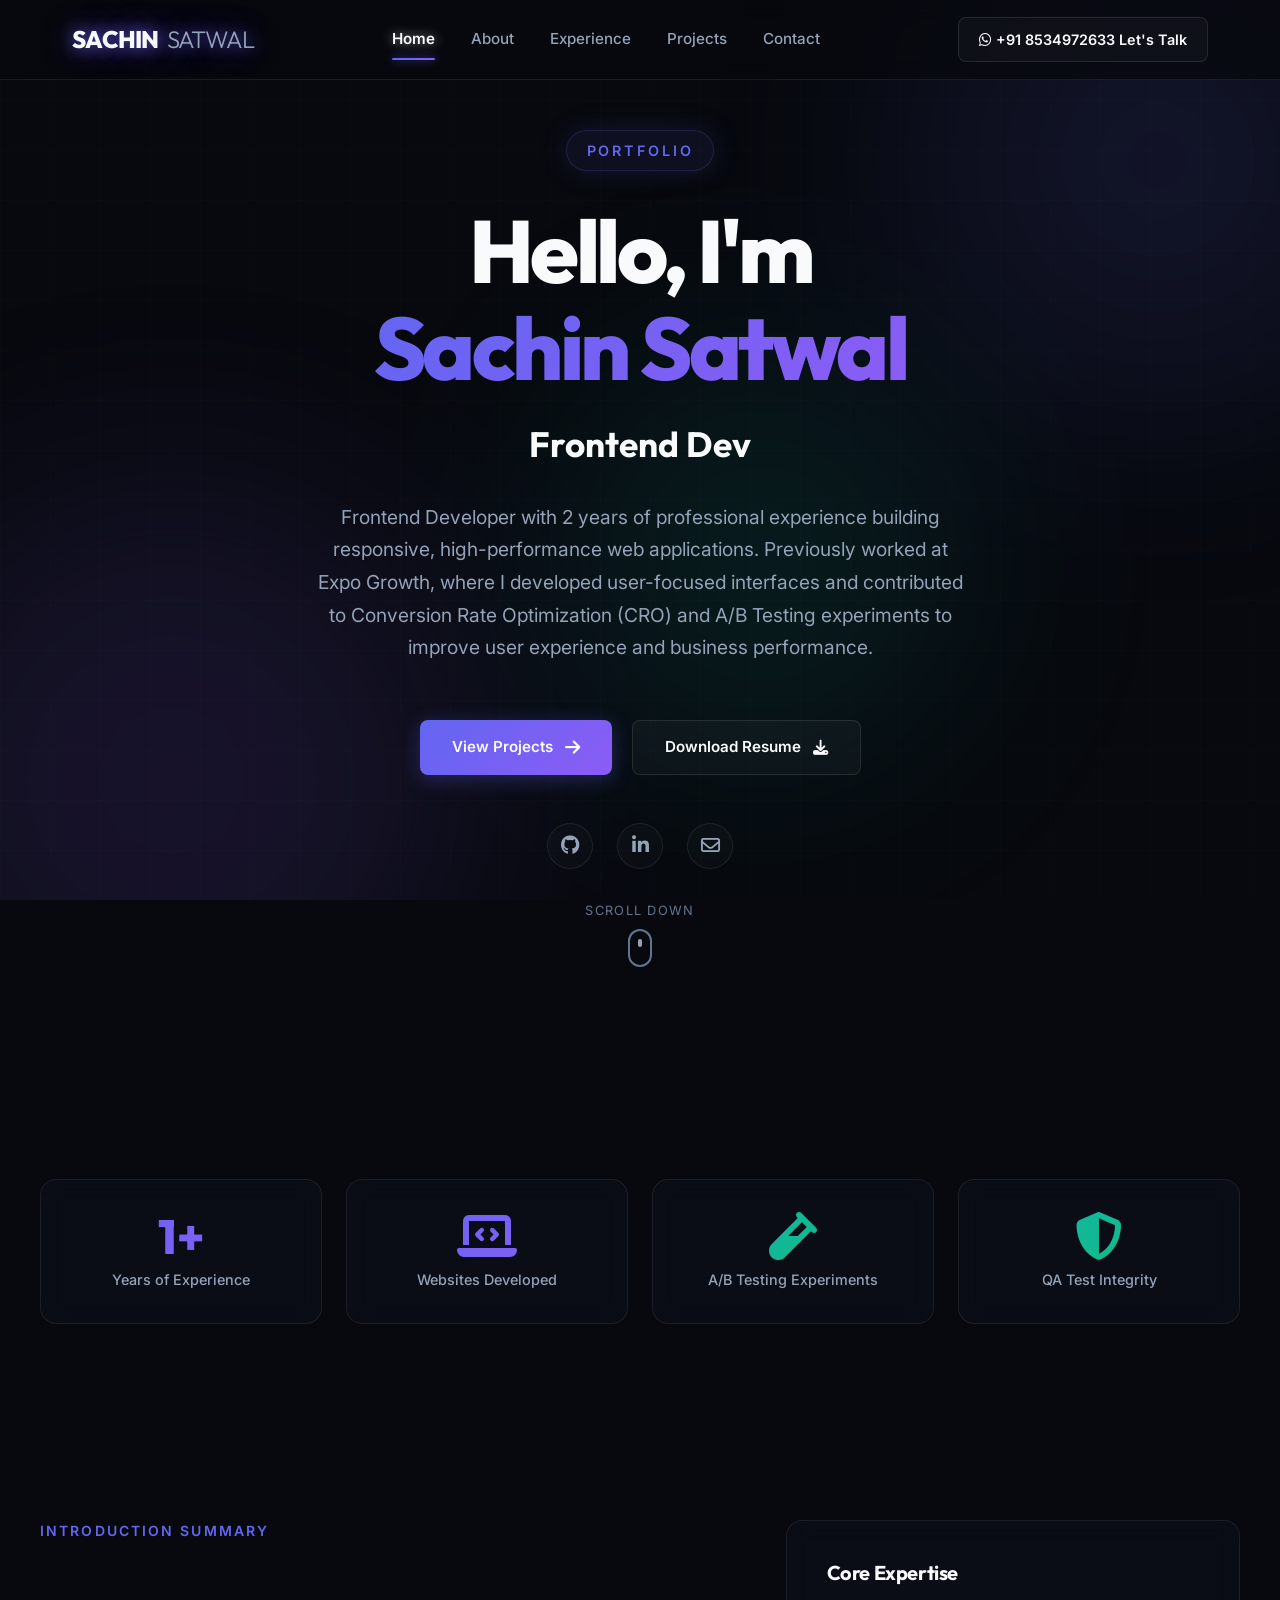
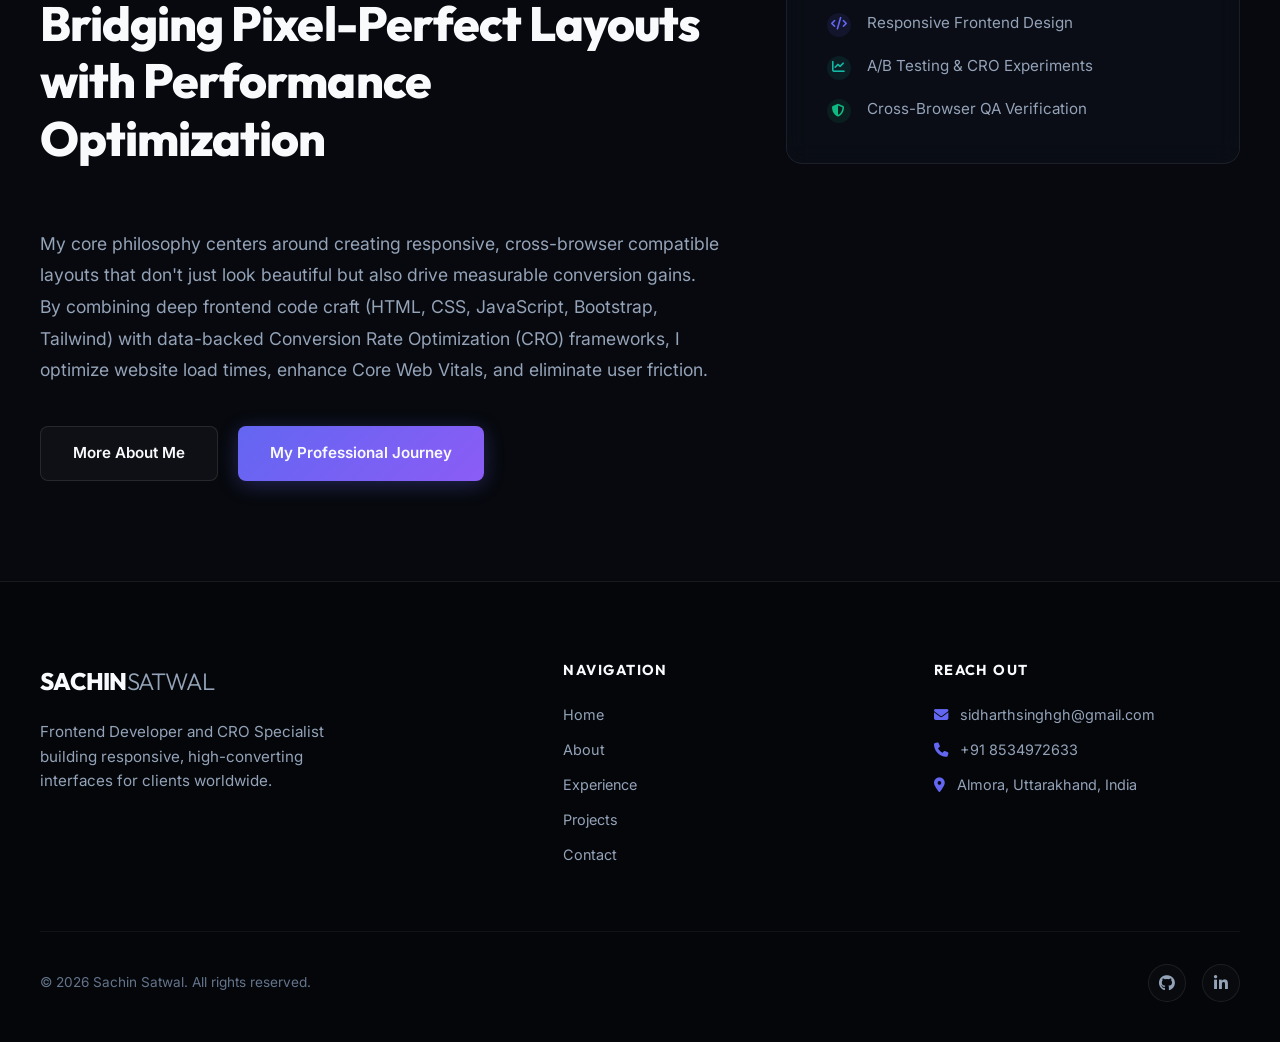
==== commit e7a6958c: "updated" ====
--- a/index.html
+++ b/index.html
@@ -83,7 +83,7 @@
                     <a href="projects.html" class="btn btn-primary">
                         View Projects <i class="fas fa-arrow-right btn-icon"></i>
                     </a>
-                    <a href="assets/resume.pdf" download="Sachin_Satwal_Resume.pdf" class="btn btn-secondary">
+                    <a href="assets/resume.pdf" download="Resume.pdf" class="btn btn-secondary">
                         Download Resume <i class="fas fa-download"></i>
                     </a>
                 </div>
--- a/style.css
+++ b/style.css
@@ -19,10 +19,10 @@
     --grad-dark: linear-gradient(180deg, var(--bg-primary), var(--bg-secondary));
     
     /* Glassmorphism Variables */
-    --card-bg: rgba(13, 17, 28, 0.45);
-    --card-border: rgba(255, 255, 255, 0.05);
-    --card-border-hover: rgba(99, 102, 241, 0.25);
-    --nav-bg: rgba(7, 9, 14, 0.7);
+    --card-bg: rgba(13, 17, 28, 0.55);
+    --card-border: rgba(255, 255, 255, 0.08);
+    --card-border-hover: rgba(99, 102, 241, 0.4);
+    --nav-bg: rgba(7, 9, 14, 0.75);
     --shadow-sm: 0 4px 6px -1px rgba(0, 0, 0, 0.1), 0 2px 4px -1px rgba(0, 0, 0, 0.06);
     --shadow-lg: 0 20px 25px -5px rgba(0, 0, 0, 0.25), 0 10px 10px -5px rgba(0, 0, 0, 0.15);
     --glow-primary: 0 0 30px rgba(99, 102, 241, 0.15);
@@ -260,6 +260,13 @@
     display: flex;
     align-items: center;
     gap: 0.5rem;
+    text-shadow: 0 0 15px rgba(99, 102, 241, 0.8), 0 0 30px rgba(139, 92, 246, 0.6);
+    transition: var(--transition-smooth);
+}
+
+.logo:hover {
+    text-shadow: 0 0 25px rgba(99, 102, 241, 1), 0 0 40px rgba(139, 92, 246, 0.8);
+    transform: scale(1.02);
 }
 
 .logo span {
@@ -279,10 +286,12 @@
     color: var(--text-secondary);
     position: relative;
     padding: 0.5rem 0;
+    transition: var(--transition-smooth);
 }
 
 .nav-link:hover {
     color: var(--text-primary);
+    text-shadow: 0 0 12px rgba(255, 255, 255, 0.6);
 }
 
 .nav-link::after {
@@ -295,11 +304,13 @@
     background: var(--grad-primary);
     transition: var(--transition-smooth);
     border-radius: 2px;
+    box-shadow: 0 0 10px rgba(99, 102, 241, 0.8);
 }
 
 .nav-link.active {
     color: var(--text-primary);
     font-weight: 600;
+    text-shadow: 0 0 12px rgba(255, 255, 255, 0.6);
 }
 
 .nav-link.active::after {
@@ -367,19 +378,20 @@
     position: fixed;
     top: 0;
     right: -100%;
-    width: 300px;
+    width: 85%;
+    max-width: 350px;
     height: 100vh;
-    background: rgba(7, 9, 14, 0.98);
-    backdrop-filter: blur(20px);
-    -webkit-backdrop-filter: blur(20px);
-    border-left: 1px solid var(--card-border);
-    padding: 100px 30px 40px;
+    background: rgba(7, 9, 14, 0.95);
+    backdrop-filter: blur(25px);
+    -webkit-backdrop-filter: blur(25px);
+    border-left: 1px solid rgba(255, 255, 255, 0.1);
+    padding: 100px 2rem 40px;
     display: flex;
     flex-direction: column;
-    gap: 2rem;
+    gap: 1.75rem;
     z-index: 99;
-    transition: var(--transition-smooth);
-    box-shadow: var(--shadow-lg);
+    transition: all 0.5s cubic-bezier(0.16, 1, 0.3, 1);
+    box-shadow: -10px 0 30px rgba(0, 0, 0, 0.5);
 }
 
 .mobile-menu.open {
@@ -387,7 +399,8 @@
 }
 
 .mobile-menu .nav-link {
-    font-size: 1.2rem;
+    font-size: 1.25rem;
+    font-weight: 600;
     padding: 0.5rem 0;
 }
 
@@ -417,8 +430,8 @@
 
 .glass-card:hover {
     border-color: var(--card-border-hover);
-    transform: translateY(-6px);
-    box-shadow: var(--shadow-lg), var(--glow-primary);
+    transform: translateY(-8px) scale(1.01);
+    box-shadow: 0 30px 40px -10px rgba(0, 0, 0, 0.4), var(--glow-primary);
 }
 
 /* Premium Buttons */
@@ -449,8 +462,8 @@
 }
 
 .btn-primary:hover {
-    box-shadow: 0 6px 30px rgba(99, 102, 241, 0.5), 0 0 15px rgba(139, 92, 246, 0.4);
-    transform: translateY(-2px);
+    box-shadow: 0 8px 32px rgba(99, 102, 241, 0.6), 0 0 20px rgba(139, 92, 246, 0.5);
+    transform: translateY(-3px) scale(1.02);
 }
 
 .btn-secondary {
@@ -460,9 +473,10 @@
 }
 
 .btn-secondary:hover {
-    background: rgba(255, 255, 255, 0.08);
-    border-color: rgba(255, 255, 255, 0.25);
-    transform: translateY(-2px);
+    background: rgba(255, 255, 255, 0.1);
+    border-color: rgba(255, 255, 255, 0.3);
+    transform: translateY(-3px) scale(1.02);
+    box-shadow: 0 8px 25px rgba(255, 255, 255, 0.05);
 }
 
 .btn-icon {
@@ -480,10 +494,19 @@
 .hero-section {
     min-height: 100vh;
     display: flex;
-    align-items: center;
-    justify-content: center;
+    flex-direction: column;
+    align-items: center; /* This centers the flex children horizontally on desktop */
+    width: 100%;
     padding-top: var(--header-height);
     position: relative;
+}
+
+.hero-section .container {
+    flex: 1;
+    display: flex;
+    align-items: center;
+    justify-content: center;
+    width: 100%;
 }
 
 .hero-content {
@@ -512,7 +535,7 @@
 .hero-title {
     font-size: clamp(2.5rem, 7vw, 5.5rem);
     font-weight: 800;
-    line-height: 1.05;
+    line-height: 1.1;
     letter-spacing: -0.04em;
     margin-bottom: 1.5rem;
 }
@@ -572,18 +595,17 @@
 
 /* Scroll Indicator */
 .scroll-indicator {
-    position: absolute;
-    bottom: 3rem;
-    left: 50%;
-    transform: translateX(-50%);
     display: flex;
     flex-direction: column;
     align-items: center;
+    justify-content: center;
     gap: 0.5rem;
     color: var(--text-muted);
     font-size: 0.8rem;
     letter-spacing: 0.1em;
     text-transform: uppercase;
+    margin-top: 2rem;
+    margin-bottom: 2rem;
 }
 
 .mouse {
@@ -1966,13 +1988,13 @@
    ========================================================================== */
 .reveal {
     opacity: 0;
-    transform: translateY(30px);
-    transition: opacity 0.8s cubic-bezier(0.16, 1, 0.3, 1), transform 0.8s cubic-bezier(0.16, 1, 0.3, 1);
+    transform: translateY(40px) scale(0.98);
+    transition: opacity 1s cubic-bezier(0.16, 1, 0.3, 1), transform 1s cubic-bezier(0.16, 1, 0.3, 1);
 }
 
 .reveal.revealed {
     opacity: 1;
-    transform: translateY(0);
+    transform: translateY(0) scale(1);
 }
 
 /* Page Transition Overlay */
@@ -2043,29 +2065,131 @@
     }
 }
 
+@keyframes slideDownMenu {
+    0% {
+        transform: translateY(-100%);
+        opacity: 0;
+    }
+    100% {
+        transform: translateY(0);
+        opacity: 1;
+    }
+}
+
 @media (max-width: 768px) {
+    .header {
+        height: 70px; /* Fixed height for mobile to perfectly align sticky nav */
+    }
+
     .nav-links, .nav-cta {
         display: none;
     }
     
     .mobile-nav-toggle {
-        display: block;
-    }
+        display: none !important;
+    }
+
+    .mobile-menu {
+        position: fixed;
+        top: 70px;
+        bottom: auto;
+        left: 0;
+        right: 0;
+        width: 100%;
+        max-width: 100%;
+        height: auto;
+        flex-direction: row;
+        justify-content: flex-start;
+        align-items: center;
+        padding: 0.5rem 1rem;
+        background: rgba(7, 9, 14, 0.95);
+        backdrop-filter: blur(25px);
+        -webkit-backdrop-filter: blur(25px);
+        border-left: none;
+        border-top: none;
+        border-bottom: 1px solid rgba(255, 255, 255, 0.1);
+        z-index: 99;
+        box-shadow: 0 10px 30px rgba(0,0,0,0.5);
+        transition: none;
+        
+        overflow-x: auto;
+        white-space: nowrap;
+        scroll-behavior: smooth;
+        -ms-overflow-style: none;
+        scrollbar-width: none;
+        
+        animation: slideDownMenu 0.6s cubic-bezier(0.16, 1, 0.3, 1) forwards;
+    }
+    
+    .mobile-menu::-webkit-scrollbar {
+        display: none;
+    }
+
+    .mobile-menu .nav-link {
+        font-size: 0.9rem;
+        padding: 0.5rem 1rem;
+        display: inline-flex;
+        text-shadow: 0 0 12px rgba(99, 102, 241, 0.6);
+    }
+    
+    .mobile-menu .btn {
+        display: none;
+    }
+
     
     section {
-        padding: 80px 1.5rem;
-    }
+        padding: 50px 1.25rem;
+    }
+
+    main > section:first-of-type {
+        padding-top: 80px !important;
+    }
+    
+    .nav-container {
+        padding: 0 1.25rem;
+    }
+    
+    .logo {
+        font-size: 1.2rem;
+    }
+    
+    /* Scale down large cards for mobile */
+    .glass-card {
+        padding: 1.5rem;
+        border-radius: 12px;
+    }
+    
+    /* Typography Overrides */
+    .section-title {
+        font-size: 2.2rem;
+        margin-bottom: 1rem;
+    }
+    
+    .section-description, .hero-desc, .about-summary {
+        font-size: 0.95rem;
+        line-height: 1.6;
+    }
+    
     
     .hero-title {
-        margin-bottom: 1rem;
+        margin-bottom: 0.75rem;
+        font-size: 2.5rem;
+        line-height: 1.15;
     }
     
     .hero-subtitle {
-        height: 38px;
+        height: auto;
+        min-height: 38px;
+        font-size: 1.2rem;
     }
     
     .hero-desc {
         margin-bottom: 2.5rem;
+    }
+    
+    .hero-section {
+        height: auto;
+        min-height: 95vh !important;
     }
     
     .stats-grid {
@@ -2093,8 +2217,8 @@
     }
     
     .edu-institution-img {
-        width: 60px;
-        height: 60px;
+        width: 100%;
+        height: 100%;
     }
     
     .form-group-row {
@@ -2111,12 +2235,35 @@
         flex-direction: column;
         text-align: center;
     }
+
+    main > section:first-of-type.hero-section + section + section {
+    padding-top: 0px !important;
+}
+
+
 }
 
 @media (max-width: 480px) {
+    section {
+        padding: 40px 1rem;
+    }
+    
+    .glass-card {
+        padding: 1.25rem;
+    }
+    
+    .section-title {
+        font-size: 1.8rem;
+    }
+    
+    .hero-title {
+        font-size: 2.2rem;
+    }
+
     .btn-group {
         flex-direction: column;
         width: 100%;
+        gap: 1rem;
     }
     
     .btn {
@@ -2125,6 +2272,7 @@
     
     .stats-grid {
         grid-template-columns: 1fr;
+        gap: 1rem;
     }
     
     .timeline {
@@ -2515,10 +2663,11 @@
 .carousel-slide-item img {
     width: 100%;
     height: 100%;
-    object-fit: cover;
-    object-position: top;
+    object-fit: contain;
+    object-position: center;
     display: block;
     max-width: none !important;
+    background: transparent;
 }
 
 /* Carousel Control Buttons */
@@ -2667,15 +2816,35 @@
 }
 
 .fullscreen-content-wrapper .img-before,
-.fullscreen-content-wrapper .img-after {
+.fullscreen-content-wrapper .img-after,
+.fullscreen-content-wrapper img {
     height: auto;
-    object-fit: contain;
-}
-
-.fullscreen-content-wrapper .scroll-image {
+    max-height: calc(85vh - 60px) !important;
+    object-fit: contain !important;
+    width: auto !important;
+    max-width: 100% !important;
+    margin: 0 auto;
+    display: block;
     position: relative;
     animation: none;
 }
 
-
-
+@media only screen and (min-width: 768px){
+    .scroll-indicator {
+        bottom: 0rem !important;
+    } 
+
+    main > section:first-of-type.hero-section + section {
+    margin-top: 80px;
+}  
+
+.hero-section {
+    margin-top: 50px;
+}
+
+}
+
+.edu-institution-img + div .edu-degree {
+    margin-top: 15px;
+}
+
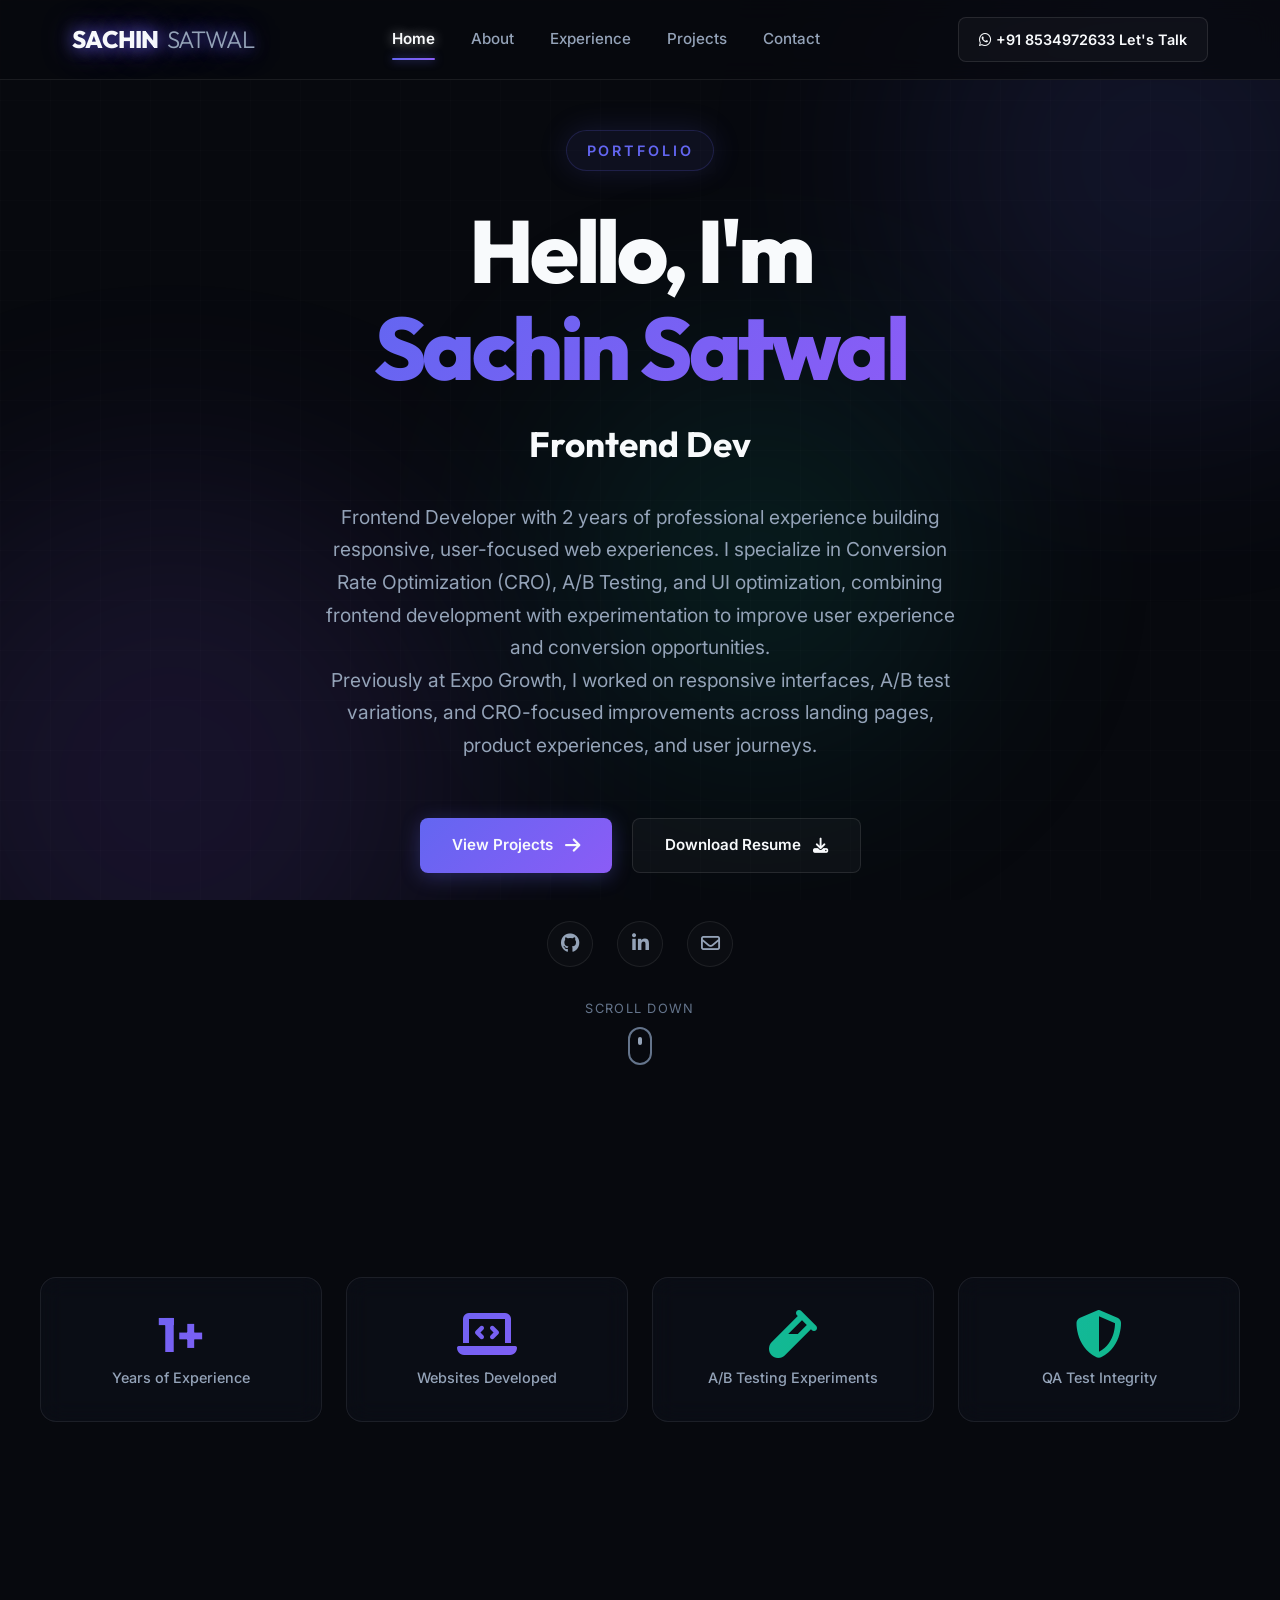
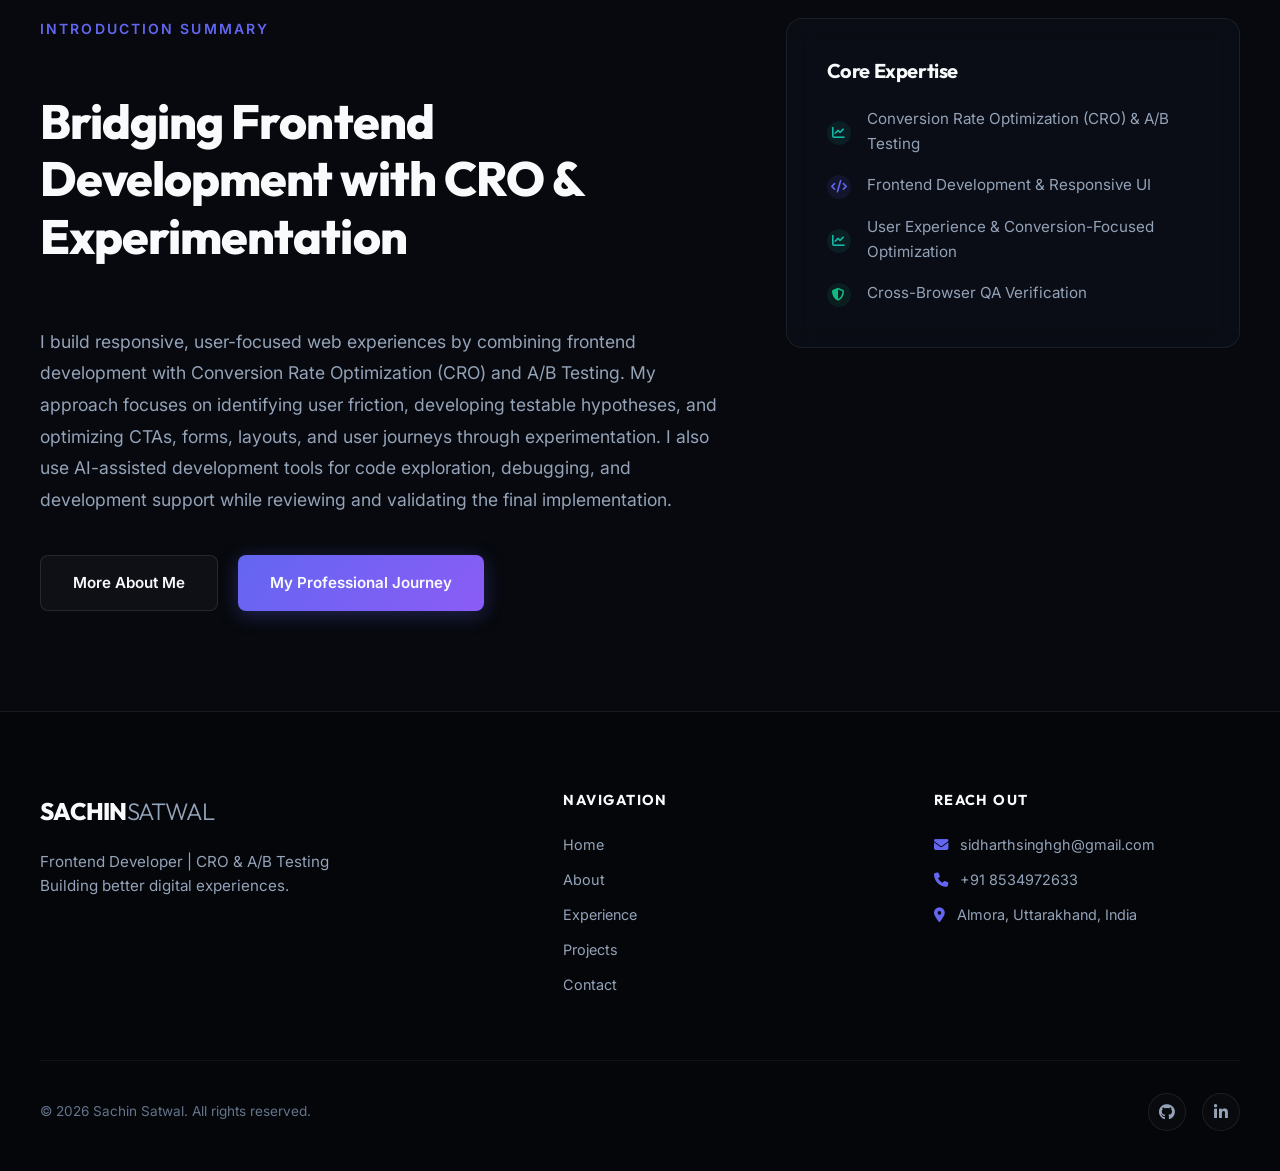
==== commit b4535652: "updated" ====
--- a/index.html
+++ b/index.html
@@ -76,7 +76,9 @@
                 </div>
                 
                 <p class="hero-desc reveal" style="transition-delay: 0.3s;">
-                    Frontend Developer with 2 years of professional experience building responsive, high-performance web applications. Previously worked at Expo Growth, where I developed user-focused interfaces and contributed to Conversion Rate Optimization (CRO) and A/B Testing experiments to improve user experience and business performance.
+                    Frontend Developer with 2 years of professional experience building responsive, user-focused web experiences. I specialize in Conversion Rate Optimization (CRO), A/B Testing, and UI optimization, combining frontend development with experimentation to improve user experience and conversion opportunities.
+
+                    <br>Previously at Expo Growth, I worked on responsive interfaces, A/B test variations, and CRO-focused improvements across landing pages, product experiences, and user journeys.
                 </p>
                 
                 <div class="btn-group reveal" style="transition-delay: 0.4s;">
@@ -138,9 +140,9 @@
                 <div class="about-layout">
                     <div class="about-left reveal">
                         <span class="section-subtitle">Introduction Summary</span>
-                        <h2 class="section-title">Bridging Pixel-Perfect Layouts with Performance Optimization</h2>
+                        <h2 class="section-title">Bridging Frontend Development with CRO & Experimentation</h2>
                         <p class="about-summary">
-                            My core philosophy centers around creating responsive, cross-browser compatible layouts that don't just look beautiful but also drive measurable conversion gains. By combining deep frontend code craft (HTML, CSS, JavaScript, Bootstrap, Tailwind) with data-backed Conversion Rate Optimization (CRO) frameworks, I optimize website load times, enhance Core Web Vitals, and eliminate user friction.
+                            I build responsive, user-focused web experiences by combining frontend development with Conversion Rate Optimization (CRO) and A/B Testing. My approach focuses on identifying user friction, developing testable hypotheses, and optimizing CTAs, forms, layouts, and user journeys through experimentation. I also use AI-assisted development tools for code exploration, debugging, and development support while reviewing and validating the final implementation.
                         </p>
                         <div class="btn-group">
                             <a href="about.html" class="btn btn-secondary">More About Me</a>
@@ -152,16 +154,22 @@
                             <h3 style="font-family: var(--font-heading); font-size: 1.25rem;">Core Expertise</h3>
                             <ul style="display: flex; flex-direction: column; gap: 1rem;">
                                 <li style="display: flex; gap: 1rem; align-items: center;">
+                                    <div class="highlight-icon" style="background: rgba(20,184,166,0.1); color: var(--accent-teal);">
+                                        <i class="fas fa-chart-line"></i>
+                                    </div>
+                                    <span style="color: var(--text-secondary); font-size: 0.95rem;">Conversion Rate Optimization (CRO) & A/B Testing</span>
+                                </li>
+                                <li style="display: flex; gap: 1rem; align-items: center;">
                                     <div class="highlight-icon" style="background: rgba(99,102,241,0.1); color: var(--accent-indigo);">
                                         <i class="fas fa-code"></i>
                                     </div>
-                                    <span style="color: var(--text-secondary); font-size: 0.95rem;">Responsive Frontend Design</span>
+                                    <span style="color: var(--text-secondary); font-size: 0.95rem;">Frontend Development & Responsive UI</span>
                                 </li>
                                 <li style="display: flex; gap: 1rem; align-items: center;">
                                     <div class="highlight-icon" style="background: rgba(20,184,166,0.1); color: var(--accent-teal);">
                                         <i class="fas fa-chart-line"></i>
                                     </div>
-                                    <span style="color: var(--text-secondary); font-size: 0.95rem;">A/B Testing & CRO Experiments</span>
+                                    <span style="color: var(--text-secondary); font-size: 0.95rem;">User Experience & Conversion-Focused Optimization</span>
                                 </li>
                                 <li style="display: flex; gap: 1rem; align-items: center;">
                                     <div class="highlight-icon" style="background: rgba(16,185,129,0.1); color: var(--accent-emerald);">
@@ -183,7 +191,8 @@
             <div class="footer-brand-col">
                 <a href="index.html" class="footer-brand-logo">SACHIN<span>SATWAL</span></a>
                 <p class="footer-brand-desc">
-                    Frontend Developer and CRO Specialist building responsive, high-converting interfaces for clients worldwide.
+                    Frontend Developer | CRO & A/B Testing<br> 
+                    Building better digital experiences.
                 </p>
             </div>
             
--- a/style.css
+++ b/style.css
@@ -1824,6 +1824,7 @@
     border-color: var(--accent-indigo);
     background: rgba(99, 102, 241, 0.03);
     box-shadow: var(--glow-primary);
+    background: black;
 }
 
 textarea.form-input {
@@ -2593,6 +2594,9 @@
     scroll-behavior: auto;
     -ms-overflow-style: none;
     scrollbar-width: none;
+    display: flex;
+    justify-content: center;
+    align-items: center;
 }
 
 .vertical-scroll-container::-webkit-scrollbar {
@@ -2801,7 +2805,7 @@
 .fullscreen-content-wrapper {
     width: 90%;
     max-width: 1200px;
-    height: 85vh;
+    /* height: 85vh; */
     overflow-y: auto;
     position: relative;
     border-radius: var(--radius-md);
@@ -2848,3 +2852,526 @@
     margin-top: 15px;
 }
 
+/* Desktop Hover Zoom for Popup Images */
+@media only screen and (min-width: 992px) {
+    .fullscreen-content-wrapper {
+        overflow: hidden !important;
+    }
+    .fullscreen-content-wrapper img {
+        transition: transform 0.5s cubic-bezier(0.25, 0.46, 0.45, 0.94) !important;
+        cursor: zoom-in;
+    }
+    .fullscreen-content-wrapper img:hover {
+        transform: scale(1.25) !important;
+    }
+}
+
+/* ==========================================================================
+   Section: Featured Development Project
+   ========================================================================== */
+.featured-dev-section {
+    padding-top: 20px;
+    padding-bottom: 100px;
+}
+
+.featured-dev-card {
+    padding: 0;
+    overflow: hidden;
+    margin-top: 1rem;
+    border: 1px solid var(--card-border);
+    background: var(--card-bg);
+    border-radius: var(--radius-lg);
+    box-shadow: var(--shadow-sm);
+    transition: var(--transition-smooth);
+}
+
+.featured-dev-card:hover {
+    border-color: var(--card-border-hover);
+    transform: translateY(-4px);
+    box-shadow: var(--shadow-lg), 0 0 35px rgba(99, 102, 241, 0.2);
+}
+
+.featured-dev-layout {
+    display: grid;
+    grid-template-columns: 1fr;
+    align-items: stretch;
+}
+
+.featured-dev-media {
+    position: relative;
+    background: #04060a;
+    display: flex;
+    align-items: center;
+    justify-content: center;
+    border-right: 1px solid var(--card-border);
+    min-height: 500px;
+}
+
+.featured-carousel {
+    height: 100%;
+    min-height: 500px;
+    width: 100%;
+}
+
+.featured-carousel .carousel-slide-item {
+    display: flex;
+    align-items: center;
+    justify-content: center;
+    background: #04060a;
+}
+
+.featured-carousel .carousel-slide-item img {
+    width: 100%;
+    height: 100%;
+    object-fit: contain;
+    padding: 1.5rem;
+}
+
+.featured-dev-content {
+    padding: 3rem 2.5rem;
+    display: flex;
+    flex-direction: column;
+    justify-content: center;
+}
+
+.featured-dev-meta {
+    display: flex;
+    align-items: center;
+    gap: 0.75rem;
+    margin-bottom: 0.85rem;
+    flex-wrap: wrap;
+}
+
+.featured-dev-badge {
+    color: var(--accent-indigo);
+    font-weight: 700;
+    font-size: 0.78rem;
+    letter-spacing: 0.08em;
+    text-transform: uppercase;
+    background: rgba(99, 102, 241, 0.1);
+    border: 1px solid rgba(99, 102, 241, 0.25);
+    padding: 0.3rem 0.85rem;
+    border-radius: 100px;
+}
+
+.featured-dev-type {
+    color: var(--text-muted);
+    font-size: 0.85rem;
+    font-weight: 500;
+}
+
+.featured-dev-title {
+    font-size: clamp(1.4rem, 2.2vw, 1.85rem);
+    font-weight: 800;
+    margin-bottom: 1rem;
+    line-height: 1.3;
+    color: var(--text-primary);
+}
+
+.featured-dev-desc {
+    color: var(--text-secondary);
+    font-size: 0.95rem;
+    line-height: 1.7;
+    margin-bottom: 1.5rem;
+}
+
+.featured-dev-tech-group {
+    display: flex;
+    flex-wrap: wrap;
+    gap: 0.6rem;
+    margin-bottom: 1.75rem;
+}
+
+.tech-pill {
+    display: inline-flex;
+    align-items: center;
+    gap: 0.45rem;
+    padding: 0.35rem 0.85rem;
+    font-size: 0.82rem;
+    font-weight: 500;
+    color: var(--text-secondary);
+    background: rgba(255, 255, 255, 0.03);
+    border: 1px solid var(--card-border);
+    border-radius: 100px;
+    transition: var(--transition-fast);
+}
+
+.tech-pill:hover {
+    color: var(--text-primary);
+    border-color: rgba(99, 102, 241, 0.4);
+    background: rgba(99, 102, 241, 0.08);
+}
+
+.featured-dev-features {
+    background: rgba(255, 255, 255, 0.02);
+    border: 1px solid var(--card-border);
+    border-radius: var(--radius-sm);
+    padding: 1.25rem 1.5rem;
+    margin-bottom: 2rem;
+}
+
+.features-heading {
+    font-size: 0.85rem;
+    font-weight: 700;
+    text-transform: uppercase;
+    letter-spacing: 0.06em;
+    color: var(--text-primary);
+    margin-bottom: 0.85rem;
+    display: flex;
+    align-items: center;
+    gap: 0.5rem;
+}
+
+.features-grid-list {
+    display: grid;
+    grid-template-columns: repeat(2, 1fr);
+    gap: 0.6rem 1.25rem;
+}
+
+.features-grid-list li {
+    font-size: 0.85rem;
+    color: var(--text-secondary);
+    display: flex;
+    align-items: flex-start;
+    gap: 0.5rem;
+    line-height: 1.4;
+}
+
+.features-grid-list li i {
+    color: var(--accent-teal);
+    font-size: 0.8rem;
+    margin-top: 0.2rem;
+    flex-shrink: 0;
+}
+
+.featured-dev-actions {
+    display: flex;
+    gap: 1rem;
+    align-items: center;
+    flex-wrap: wrap;
+}
+
+/* Responsive styles for Featured Dev Section */
+@media (max-width: 992px) {
+    .featured-dev-layout {
+        grid-template-columns: 1fr;
+    }
+    
+    .featured-dev-media {
+        border-right: none;
+        border-bottom: 1px solid var(--card-border);
+        min-height: 360px;
+    }
+    
+    .featured-carousel {
+        min-height: 360px;
+        height: 360px;
+    }
+    
+    .featured-dev-content {
+        padding: 2.25rem 1.75rem;
+    }
+}
+
+@media (max-width: 640px) {
+    .features-grid-list {
+        grid-template-columns: 1fr;
+    }
+    
+    .featured-carousel {
+        min-height: 260px;
+        height: 260px;
+    }
+    
+    .featured-dev-media {
+        min-height: 260px;
+    }
+
+    .featured-dev-content {
+        padding: 1.75rem 1.25rem;
+    }
+}
+
+/* ==========================================================================
+   Section: Dedicated CRO & A/B Testing Styles
+   ========================================================================== */
+
+/* Section Jump Sub-Navigation */
+.section-jump-nav {
+    display: flex;
+    justify-content: center;
+    gap: 1rem;
+    margin: 0 auto 3rem auto;
+    flex-wrap: wrap;
+}
+
+.section-jump-pill {
+    display: inline-flex;
+    align-items: center;
+    gap: 0.6rem;
+    padding: 0.65rem 1.4rem;
+    font-size: 0.9rem;
+    font-weight: 600;
+    font-family: var(--font-heading);
+    border-radius: 999px;
+    background: rgba(13, 17, 28, 0.6);
+    border: 1px solid var(--card-border);
+    color: var(--text-secondary);
+    transition: var(--transition-fast);
+    backdrop-filter: blur(8px);
+    -webkit-backdrop-filter: blur(8px);
+}
+
+.section-jump-pill i {
+    font-size: 0.85rem;
+}
+
+.section-jump-pill:hover,
+.section-jump-pill.active {
+    color: var(--text-primary);
+    background: rgba(99, 102, 241, 0.15);
+    border-color: var(--accent-indigo);
+    box-shadow: 0 0 20px rgba(99, 102, 241, 0.2);
+    transform: translateY(-2px);
+}
+
+.section-jump-pill.active-teal:hover,
+.section-jump-pill.active-teal.active {
+    background: rgba(20, 184, 166, 0.15);
+    border-color: var(--accent-teal);
+    box-shadow: 0 0 20px rgba(20, 184, 166, 0.2);
+}
+
+/* Experiment Metadata Bar in Case Study Modal */
+.experiment-meta-grid {
+    display: grid;
+    grid-template-columns: repeat(auto-fit, minmax(180px, 1fr));
+    gap: 1rem;
+    margin-bottom: 2rem;
+    padding: 1.25rem 1.5rem;
+    background: rgba(255, 255, 255, 0.02);
+    border: 1px solid var(--card-border);
+    border-radius: var(--radius-sm);
+}
+
+.meta-pill-item {
+    display: flex;
+    flex-direction: column;
+    gap: 0.25rem;
+}
+
+.meta-pill-label {
+    font-size: 0.72rem;
+    text-transform: uppercase;
+    font-weight: 700;
+    letter-spacing: 0.08em;
+    color: var(--accent-indigo);
+}
+
+.meta-pill-value {
+    font-size: 0.92rem;
+    font-weight: 600;
+    color: var(--text-primary);
+    display: flex;
+    align-items: center;
+    gap: 0.4rem;
+}
+
+/* Control vs Variant Comparison Blocks */
+.control-variant-grid {
+    display: grid;
+    grid-template-columns: 1fr 1fr;
+    gap: 1.5rem;
+    margin: 1rem 0;
+}
+
+.cv-card {
+    background: rgba(255, 255, 255, 0.02);
+    border: 1px solid var(--card-border);
+    border-radius: var(--radius-sm);
+    padding: 1.5rem;
+    display: flex;
+    flex-direction: column;
+    gap: 0.75rem;
+    position: relative;
+    overflow: hidden;
+}
+
+.cv-card::before {
+    content: '';
+    position: absolute;
+    top: 0;
+    left: 0;
+    width: 4px;
+    height: 100%;
+}
+
+.cv-card.control-card::before {
+    background: var(--text-muted);
+}
+
+.cv-card.variant-card::before {
+    background: var(--grad-teal);
+}
+
+.cv-badge {
+    display: inline-flex;
+    align-items: center;
+    gap: 0.4rem;
+    font-size: 0.75rem;
+    font-weight: 800;
+    letter-spacing: 0.08em;
+    text-transform: uppercase;
+    padding: 0.25rem 0.65rem;
+    border-radius: 4px;
+    width: fit-content;
+}
+
+.cv-badge.badge-control {
+    background: rgba(100, 116, 139, 0.2);
+    color: #94a3b8;
+    border: 1px solid rgba(100, 116, 139, 0.3);
+}
+
+.cv-badge.badge-variant {
+    background: rgba(20, 184, 166, 0.2);
+    color: var(--accent-teal);
+    border: 1px solid rgba(20, 184, 166, 0.4);
+}
+
+.cv-card h4 {
+    font-size: 1.05rem;
+    font-weight: 700;
+    color: var(--text-primary);
+}
+
+.cv-card p {
+    font-size: 0.92rem;
+    color: var(--text-secondary);
+    line-height: 1.6;
+}
+
+.cv-card ul {
+    list-style: none;
+    padding: 0;
+    display: flex;
+    flex-direction: column;
+    gap: 0.4rem;
+    margin-top: 0.25rem;
+}
+
+.cv-card ul li {
+    font-size: 0.88rem;
+    color: var(--text-secondary);
+    position: relative;
+    padding-left: 1.25rem;
+    line-height: 1.5;
+}
+
+.cv-card ul li::before {
+    content: '•';
+    color: var(--accent-teal);
+    position: absolute;
+    left: 0.25rem;
+    font-weight: bold;
+}
+
+/* CRO Metrics Grid & Badges */
+.cro-metrics-grid {
+    display: flex;
+    flex-wrap: wrap;
+    gap: 0.6rem;
+    margin-top: 0.5rem;
+}
+
+.cro-metric-badge {
+    background: rgba(99, 102, 241, 0.08);
+    border: 1px solid rgba(99, 102, 241, 0.2);
+    padding: 0.45rem 0.9rem;
+    border-radius: var(--radius-sm);
+    font-size: 0.85rem;
+    color: var(--text-primary);
+    display: inline-flex;
+    align-items: center;
+    gap: 0.45rem;
+    font-weight: 500;
+    transition: var(--transition-fast);
+}
+
+.cro-metric-badge i {
+    color: var(--accent-teal);
+    font-size: 0.75rem;
+}
+
+.cro-metric-badge:hover {
+    background: rgba(99, 102, 241, 0.16);
+    border-color: var(--accent-indigo);
+    transform: translateY(-1px);
+}
+
+.cro-metric-badge.primary-goal {
+    background: rgba(16, 185, 129, 0.12);
+    border-color: rgba(16, 185, 129, 0.4);
+    color: #34d399;
+    font-weight: 700;
+}
+
+.cro-metric-badge.primary-goal i {
+    color: #34d399;
+}
+
+/* Card Project Tags Cloud */
+.project-card-tags {
+    display: flex;
+    flex-wrap: wrap;
+    gap: 0.4rem;
+    margin-bottom: 1.25rem;
+}
+
+.tag-pill-sm {
+    font-size: 0.72rem;
+    font-weight: 600;
+    letter-spacing: 0.02em;
+    padding: 0.25rem 0.55rem;
+    border-radius: 4px;
+    background: rgba(255, 255, 255, 0.04);
+    border: 1px solid rgba(255, 255, 255, 0.08);
+    color: var(--text-secondary);
+    transition: var(--transition-fast);
+}
+
+.tag-pill-sm:hover {
+    background: rgba(99, 102, 241, 0.1);
+    color: var(--text-primary);
+    border-color: rgba(99, 102, 241, 0.3);
+}
+
+.tag-pill-sm.highlight {
+    background: rgba(20, 184, 166, 0.1);
+    border-color: rgba(20, 184, 166, 0.25);
+    color: var(--accent-teal);
+}
+
+/* Mobile Adjustments for CRO section */
+@media (max-width: 768px) {
+    .control-variant-grid {
+        grid-template-columns: 1fr;
+    }
+    
+    .experiment-meta-grid {
+        grid-template-columns: 1fr 1fr;
+        padding: 1rem;
+        gap: 0.75rem;
+    }
+    
+    .section-jump-nav {
+        margin-bottom: 2rem;
+    }
+    
+    .section-jump-pill {
+        font-size: 0.82rem;
+        padding: 0.5rem 1rem;
+    }
+}
+
+
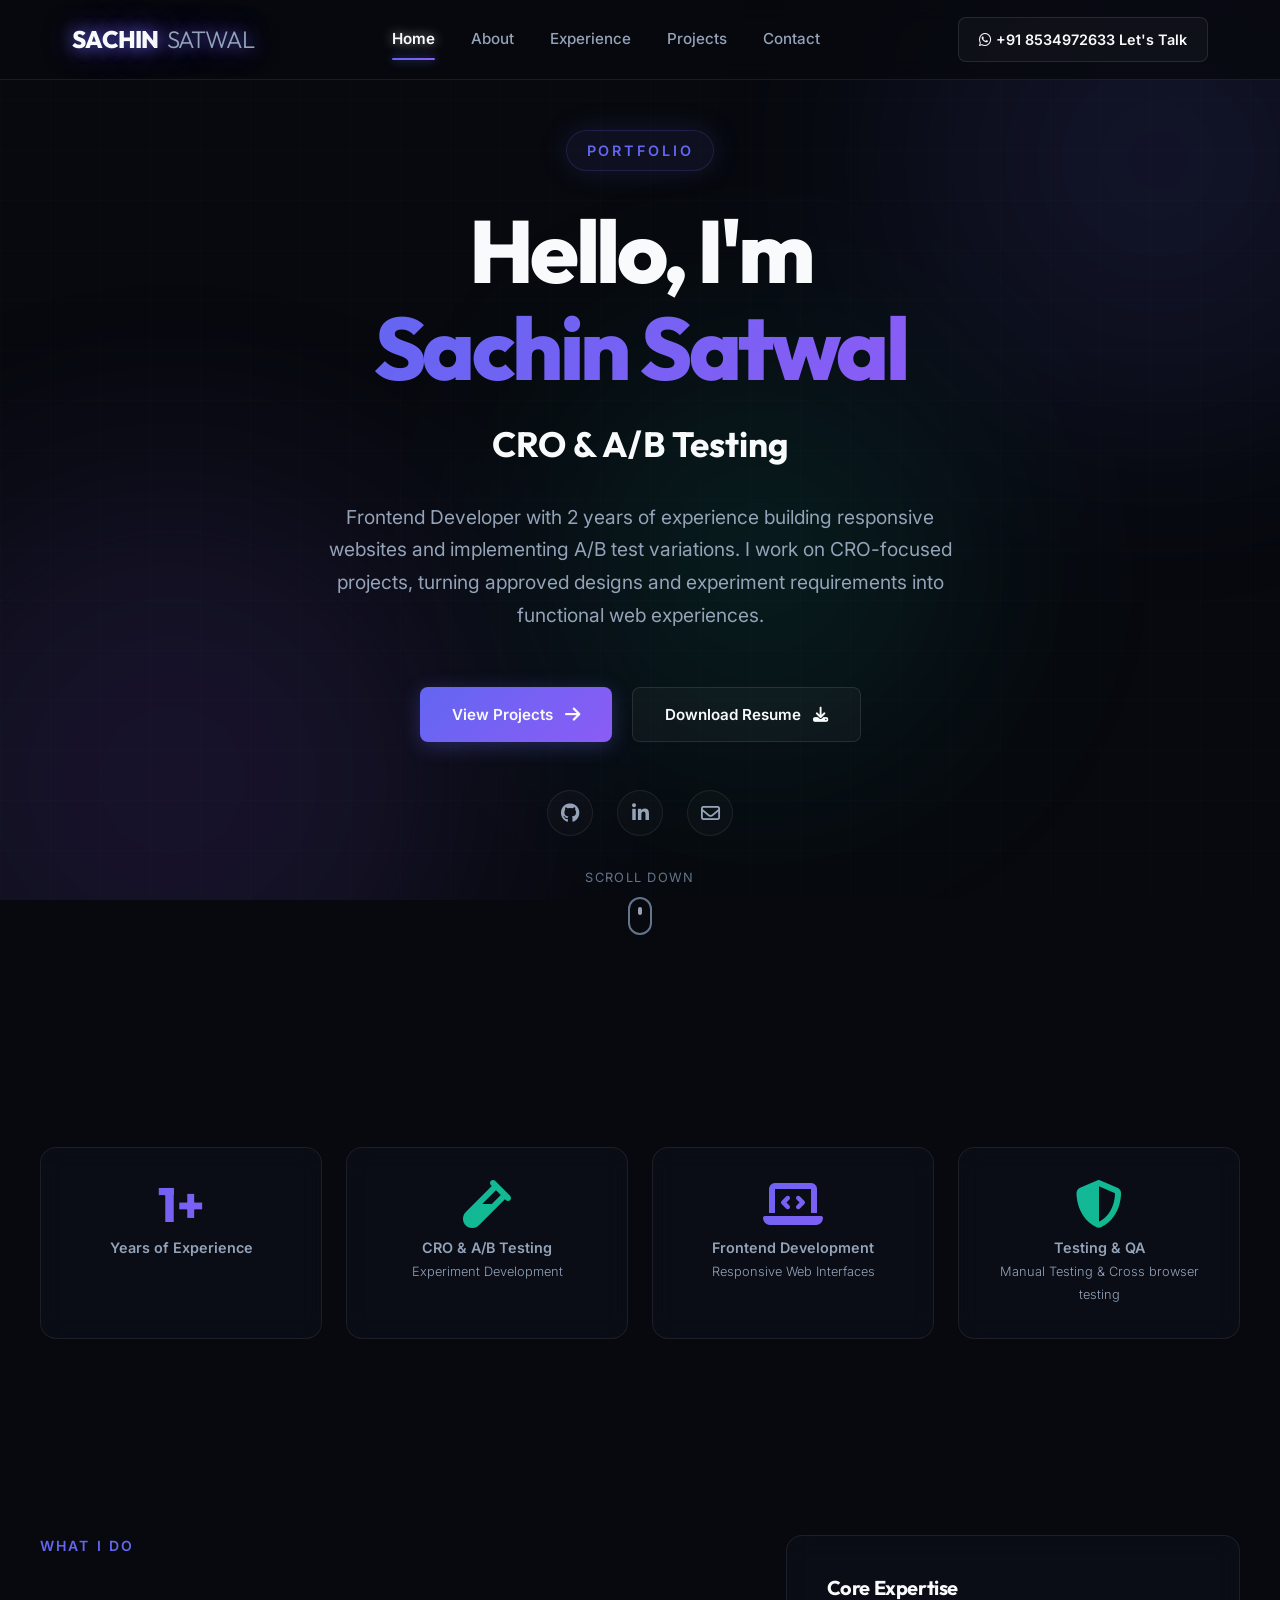
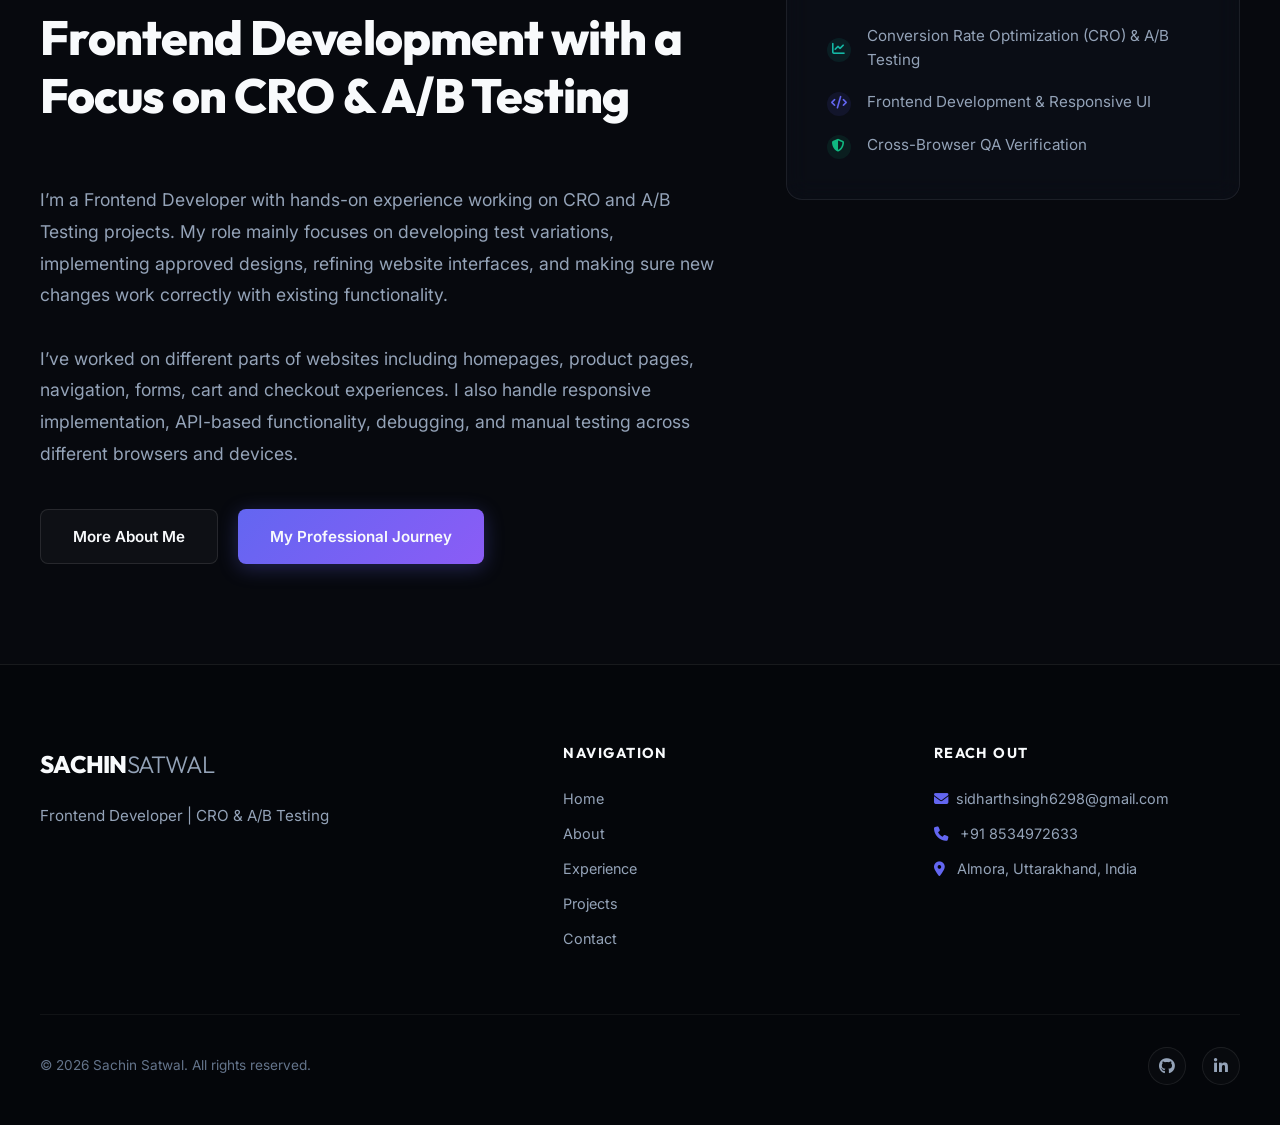
==== commit a3213d68: "Update portfolio" ====
--- a/index.html
+++ b/index.html
@@ -76,9 +76,7 @@
                 </div>
                 
                 <p class="hero-desc reveal" style="transition-delay: 0.3s;">
-                    Frontend Developer with 2 years of professional experience building responsive, user-focused web experiences. I specialize in Conversion Rate Optimization (CRO), A/B Testing, and UI optimization, combining frontend development with experimentation to improve user experience and conversion opportunities.
-
-                    <br>Previously at Expo Growth, I worked on responsive interfaces, A/B test variations, and CRO-focused improvements across landing pages, product experiences, and user journeys.
+                    Frontend Developer with 2 years of experience building responsive websites and implementing A/B test variations. I work on CRO-focused projects, turning approved designs and experiment requirements into functional web experiences.
                 </p>
                 
                 <div class="btn-group reveal" style="transition-delay: 0.4s;">
@@ -119,16 +117,16 @@
                         <div class="stat-title">Years of Experience</div>
                     </div>
                     <div class="glass-card stat-card">
+                        <div class="stat-number text-gradient-teal"><i class="fas fa-vial"></i></div>
+                        <div class="stat-title">CRO & A/B Testing<br><span>Experiment Development</span></div>
+                    </div>
+                    <div class="glass-card stat-card">
                         <div class="stat-number text-gradient-primary"><i class="fas fa-laptop-code"></i></div>
-                        <div class="stat-title">Websites Developed</div>
-                    </div>
-                    <div class="glass-card stat-card">
-                        <div class="stat-number text-gradient-teal"><i class="fas fa-vial"></i></div>
-                        <div class="stat-title">A/B Testing Experiments</div>
+                        <div class="stat-title">Frontend Development<br><span>Responsive Web Interfaces</span></div>
                     </div>
                     <div class="glass-card stat-card">
                         <div class="stat-number text-gradient-teal"><i class="fas fa-shield-alt"></i></div>
-                        <div class="stat-title">QA Test Integrity</div>
+                        <div class="stat-title">Testing & QA<br><span>Manual Testing & Cross browser testing</span></div>
                     </div>
                 </div>
             </div>
@@ -139,10 +137,12 @@
             <div class="container">
                 <div class="about-layout">
                     <div class="about-left reveal">
-                        <span class="section-subtitle">Introduction Summary</span>
-                        <h2 class="section-title">Bridging Frontend Development with CRO & Experimentation</h2>
+                        <span class="section-subtitle">What I Do</span>
+                        <h2 class="section-title">Frontend Development with a Focus on CRO & A/B Testing</h2>
                         <p class="about-summary">
-                            I build responsive, user-focused web experiences by combining frontend development with Conversion Rate Optimization (CRO) and A/B Testing. My approach focuses on identifying user friction, developing testable hypotheses, and optimizing CTAs, forms, layouts, and user journeys through experimentation. I also use AI-assisted development tools for code exploration, debugging, and development support while reviewing and validating the final implementation.
+                            I’m a Frontend Developer with hands-on experience working on CRO and A/B Testing projects. My role mainly focuses on developing test variations, implementing approved designs, refining website interfaces, and making sure new changes work correctly with existing functionality.<br><br>
+
+I’ve worked on different parts of websites including homepages, product pages, navigation, forms, cart and checkout experiences. I also handle responsive implementation, API-based functionality, debugging, and manual testing across different browsers and devices.
                         </p>
                         <div class="btn-group">
                             <a href="about.html" class="btn btn-secondary">More About Me</a>
@@ -166,12 +166,6 @@
                                     <span style="color: var(--text-secondary); font-size: 0.95rem;">Frontend Development & Responsive UI</span>
                                 </li>
                                 <li style="display: flex; gap: 1rem; align-items: center;">
-                                    <div class="highlight-icon" style="background: rgba(20,184,166,0.1); color: var(--accent-teal);">
-                                        <i class="fas fa-chart-line"></i>
-                                    </div>
-                                    <span style="color: var(--text-secondary); font-size: 0.95rem;">User Experience & Conversion-Focused Optimization</span>
-                                </li>
-                                <li style="display: flex; gap: 1rem; align-items: center;">
                                     <div class="highlight-icon" style="background: rgba(16,185,129,0.1); color: var(--accent-emerald);">
                                         <i class="fas fa-shield-halved"></i>
                                     </div>
@@ -191,8 +185,7 @@
             <div class="footer-brand-col">
                 <a href="index.html" class="footer-brand-logo">SACHIN<span>SATWAL</span></a>
                 <p class="footer-brand-desc">
-                    Frontend Developer | CRO & A/B Testing<br> 
-                    Building better digital experiences.
+                    Frontend Developer | CRO & A/B Testing
                 </p>
             </div>
             
@@ -210,7 +203,7 @@
             <div class="footer-links-col">
                 <h4 class="footer-col-title">Reach Out</h4>
                 <div class="footer-contact-info">
-                    <p><i class="fas fa-envelope" style="color: var(--accent-indigo); margin-right: 0.5rem;"></i> sidharthsinghgh@gmail.com</p>
+                    <p><i class="fas fa-envelope" style="color: var(--accent-indigo); margin-right: 0.5rem;"></i>sidharthsingh6298@gmail.com</p>
                     <p><i class="fas fa-phone" style="color: var(--accent-indigo); margin-right: 0.5rem;"></i> +91 8534972633</p>
                     <p><i class="fas fa-location-dot" style="color: var(--accent-indigo); margin-right: 0.5rem;"></i> Almora, Uttarakhand, India</p>
                 </div>
--- a/style.css
+++ b/style.css
@@ -663,8 +663,15 @@
 .stat-title {
     font-size: 0.9rem;
     color: var(--text-secondary);
-    font-weight: 500;
-}
+    font-weight: 600;
+}
+
+.stat-title span {
+    font-size: 0.8rem;
+    font-weight: 300;
+}
+
+
 
 /* ==========================================================================
    Section: About Me
@@ -2877,23 +2884,24 @@
 .featured-dev-card {
     padding: 0;
     overflow: hidden;
-    margin-top: 1rem;
+    margin-top: 1.5rem;
     border: 1px solid var(--card-border);
     background: var(--card-bg);
     border-radius: var(--radius-lg);
     box-shadow: var(--shadow-sm);
     transition: var(--transition-smooth);
+    position: relative;
 }
 
 .featured-dev-card:hover {
-    border-color: var(--card-border-hover);
+    border-color: rgba(99, 102, 241, 0.4);
     transform: translateY(-4px);
-    box-shadow: var(--shadow-lg), 0 0 35px rgba(99, 102, 241, 0.2);
+    box-shadow: var(--shadow-lg), 0 0 40px rgba(99, 102, 241, 0.2);
 }
 
 .featured-dev-layout {
     display: grid;
-    grid-template-columns: 1fr;
+    grid-template-columns: 1.15fr 1fr;
     align-items: stretch;
 }
 
@@ -2904,13 +2912,64 @@
     align-items: center;
     justify-content: center;
     border-right: 1px solid var(--card-border);
-    min-height: 500px;
+    min-height: 520px;
+    overflow: hidden;
+}
+
+.media-live-badge {
+    position: absolute;
+    top: 1rem;
+    left: 1rem;
+    background: rgba(13, 17, 28, 0.88);
+    border: 1px solid rgba(16, 185, 129, 0.4);
+    padding: 0.35rem 0.85rem;
+    border-radius: 999px;
+    font-size: 0.78rem;
+    font-weight: 700;
+    letter-spacing: 0.04em;
+    color: #10b981;
+    z-index: 5;
+    display: inline-flex;
+    align-items: center;
+    backdrop-filter: blur(8px);
+    -webkit-backdrop-filter: blur(8px);
+    box-shadow: 0 4px 15px rgba(0, 0, 0, 0.4);
+}
+
+.live-status-indicator {
+    display: inline-block;
+    width: 8px;
+    height: 8px;
+    background: #10b981;
+    border-radius: 50%;
+    margin-right: 0.45rem;
+    box-shadow: 0 0 0 0 rgba(16, 185, 129, 0.7);
+    animation: livePulse 2s infinite;
+}
+
+@keyframes livePulse {
+    0% {
+        transform: scale(0.95);
+        box-shadow: 0 0 0 0 rgba(16, 185, 129, 0.7);
+    }
+    70% {
+        transform: scale(1);
+        box-shadow: 0 0 0 7px rgba(16, 185, 129, 0);
+    }
+    100% {
+        transform: scale(0.95);
+        box-shadow: 0 0 0 0 rgba(16, 185, 129, 0);
+    }
 }
 
 .featured-carousel {
     height: 100%;
-    min-height: 500px;
+    min-height: 520px;
     width: 100%;
+}
+
+.featured-carousel .carousel-slides {
+    height: 100%;
 }
 
 .featured-carousel .carousel-slide-item {
@@ -2918,17 +2977,23 @@
     align-items: center;
     justify-content: center;
     background: #04060a;
+    height: 100%;
 }
 
 .featured-carousel .carousel-slide-item img {
     width: 100%;
     height: 100%;
     object-fit: contain;
-    padding: 1.5rem;
+    padding: 1.75rem;
+    transition: transform 0.4s ease;
+}
+
+.featured-dev-card:hover .featured-carousel .carousel-slide-item img {
+    transform: scale(1.02);
 }
 
 .featured-dev-content {
-    padding: 3rem 2.5rem;
+    padding: 2.75rem 2.5rem;
     display: flex;
     flex-direction: column;
     justify-content: center;
@@ -2948,10 +3013,13 @@
     font-size: 0.78rem;
     letter-spacing: 0.08em;
     text-transform: uppercase;
-    background: rgba(99, 102, 241, 0.1);
-    border: 1px solid rgba(99, 102, 241, 0.25);
+    background: rgba(99, 102, 241, 0.12);
+    border: 1px solid rgba(99, 102, 241, 0.3);
     padding: 0.3rem 0.85rem;
     border-radius: 100px;
+    display: inline-flex;
+    align-items: center;
+    gap: 0.35rem;
 }
 
 .featured-dev-type {
@@ -2961,7 +3029,7 @@
 }
 
 .featured-dev-title {
-    font-size: clamp(1.4rem, 2.2vw, 1.85rem);
+    font-size: clamp(1.4rem, 2vw, 1.85rem);
     font-weight: 800;
     margin-bottom: 1rem;
     line-height: 1.3;
@@ -3051,6 +3119,29 @@
     flex-wrap: wrap;
 }
 
+.btn-live-site {
+    display: inline-flex;
+    align-items: center;
+    gap: 0.55rem;
+    padding: 0.7rem 1.6rem;
+    font-size: 0.95rem;
+    font-weight: 700;
+    letter-spacing: 0.02em;
+    background: linear-gradient(135deg, #4f46e5 0%, #06b6d4 100%);
+    box-shadow: 0 4px 20px rgba(6, 182, 212, 0.35), 0 0 15px rgba(79, 70, 229, 0.4);
+    border: none;
+    color: #ffffff;
+    border-radius: var(--radius-sm);
+    text-decoration: none;
+    transition: var(--transition-smooth);
+}
+
+.btn-live-site:hover {
+    box-shadow: 0 8px 30px rgba(6, 182, 212, 0.6), 0 0 25px rgba(79, 70, 229, 0.6);
+    transform: translateY(-3px) scale(1.02);
+    color: #ffffff;
+}
+
 /* Responsive styles for Featured Dev Section */
 @media (max-width: 992px) {
     .featured-dev-layout {
@@ -3060,12 +3151,12 @@
     .featured-dev-media {
         border-right: none;
         border-bottom: 1px solid var(--card-border);
-        min-height: 360px;
+        min-height: 380px;
     }
     
     .featured-carousel {
-        min-height: 360px;
-        height: 360px;
+        min-height: 380px;
+        height: 380px;
     }
     
     .featured-dev-content {
@@ -3079,16 +3170,27 @@
     }
     
     .featured-carousel {
-        min-height: 260px;
-        height: 260px;
+        min-height: 280px;
+        height: 280px;
     }
     
     .featured-dev-media {
-        min-height: 260px;
+        min-height: 280px;
     }
 
     .featured-dev-content {
         padding: 1.75rem 1.25rem;
+    }
+
+    .featured-dev-actions {
+        flex-direction: column;
+        width: 100%;
+    }
+
+    .featured-dev-actions .btn,
+    .featured-dev-actions .btn-live-site {
+        width: 100%;
+        justify-content: center;
     }
 }
 
@@ -3120,6 +3222,7 @@
     transition: var(--transition-fast);
     backdrop-filter: blur(8px);
     -webkit-backdrop-filter: blur(8px);
+    text-decoration: none;
 }
 
 .section-jump-pill i {
@@ -3136,7 +3239,8 @@
 }
 
 .section-jump-pill.active-teal:hover,
-.section-jump-pill.active-teal.active {
+.section-jump-pill.active-teal.active,
+.section-jump-pill[href="#cro-section"].active {
     background: rgba(20, 184, 166, 0.15);
     border-color: var(--accent-teal);
     box-shadow: 0 0 20px rgba(20, 184, 166, 0.2);
@@ -3365,7 +3469,8 @@
     }
     
     .section-jump-nav {
-        margin-bottom: 2rem;
+        margin-bottom: 0rem;
+        margin-top: 3rem;
     }
     
     .section-jump-pill {
@@ -3374,4 +3479,140 @@
     }
 }
 
-
+/* ==========================================================================
+   Project Cards & Case Study Modal Developer Classes
+   ========================================================================== */
+.cro-projects-section {
+    padding-top: 1rem;
+    padding-bottom: 5rem;
+}
+
+.jump-nav-container {
+    padding-top: 2rem;
+}
+
+.text-teal {
+    color: var(--accent-teal) !important;
+}
+
+.text-indigo {
+    color: var(--accent-indigo) !important;
+}
+
+.text-violet {
+    color: var(--accent-violet) !important;
+}
+
+.text-emerald {
+    color: var(--accent-emerald) !important;
+}
+
+.project-media-col {
+    display: flex;
+    flex-direction: column;
+}
+
+.scroll-flex {
+    flex: 1;
+}
+
+.project-meta-row {
+    display: flex;
+    justify-content: space-between;
+    align-items: center;
+    margin-bottom: 0.75rem;
+}
+
+.project-meta-tag {
+    color: var(--accent-teal);
+    font-weight: 700;
+    font-size: 0.8rem;
+    letter-spacing: 0.05em;
+    text-transform: uppercase;
+}
+
+.project-meta-tag.tag-indigo {
+    color: var(--accent-indigo);
+}
+
+.project-meta-industry {
+    color: var(--text-muted);
+    font-size: 0.8rem;
+}
+
+.project-desc {
+    margin-bottom: 1rem;
+    font-size: 0.95rem;
+    color: var(--text-secondary);
+    line-height: 1.6;
+}
+
+.btn-case-study {
+    padding: 0.6rem 1.4rem;
+    font-size: 0.85rem;
+    border-radius: var(--radius-sm);
+    border: none;
+    cursor: pointer;
+}
+
+.btn-case-study i {
+    margin-left: 0.5rem;
+}
+
+.role-pill-full {
+    grid-column: 1 / -1;
+}
+
+.role-tags {
+    display: flex;
+    flex-wrap: wrap;
+    gap: 0.5rem;
+    margin-top: 0.35rem;
+}
+
+.tag-teal {
+    color: var(--accent-teal);
+}
+
+.tag-indigo {
+    color: var(--accent-indigo);
+}
+
+.modal-header-actions {
+    margin-top: 1.25rem;
+    display: flex;
+    gap: 0.75rem;
+    flex-wrap: wrap;
+}
+
+.modal-cta-box {
+    margin-top: 2rem;
+    padding: 1.5rem;
+    background: rgba(99, 102, 241, 0.06);
+    border: 1px solid rgba(99, 102, 241, 0.2);
+    border-radius: var(--radius-sm);
+    display: flex;
+    justify-content: space-between;
+    align-items: center;
+    flex-wrap: wrap;
+    gap: 1rem;
+}
+
+.modal-cta-title {
+    font-size: 1.05rem;
+    font-weight: 700;
+    margin-bottom: 0.25rem;
+    color: var(--text-primary);
+}
+
+.modal-cta-desc {
+    font-size: 0.85rem;
+    color: var(--text-secondary);
+    margin: 0;
+}
+
+#project-running-navigation,
+#project-sliding-cart,
+#project-mini-cart{
+    display: none;
+}
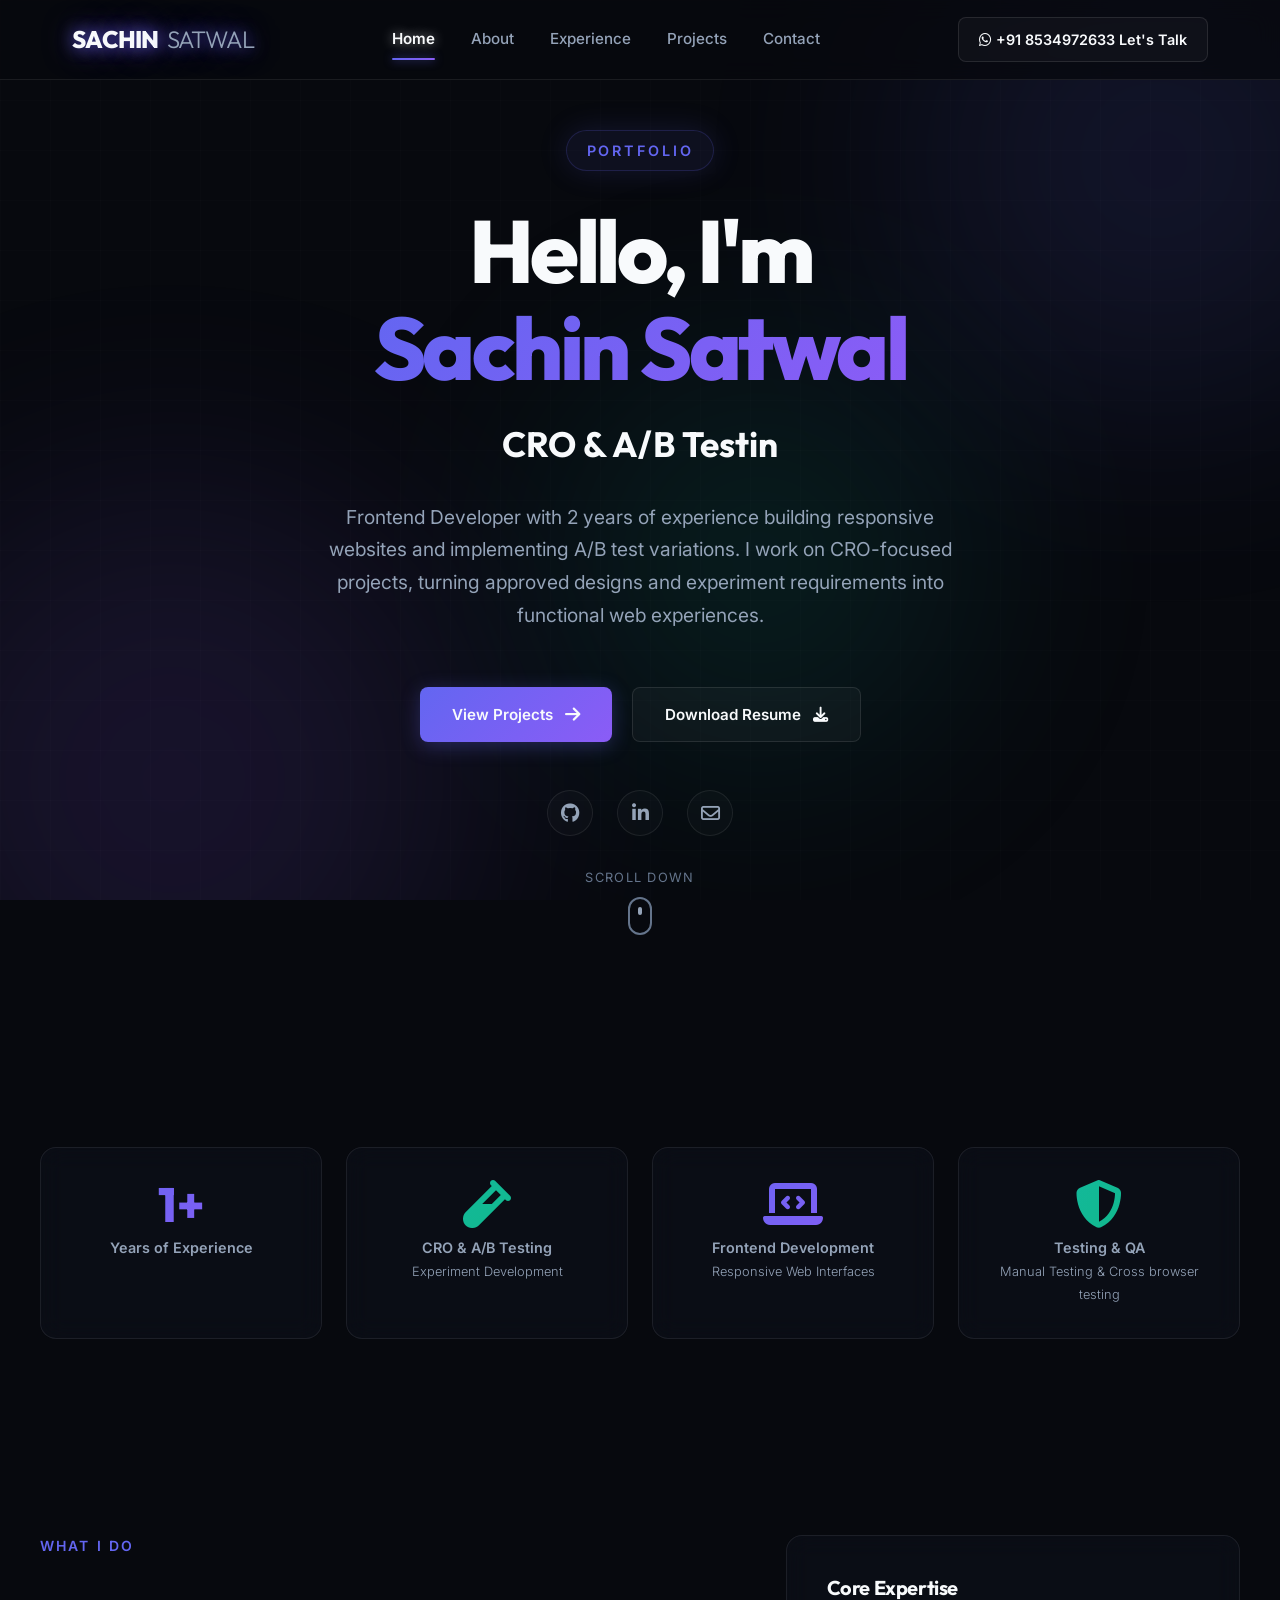
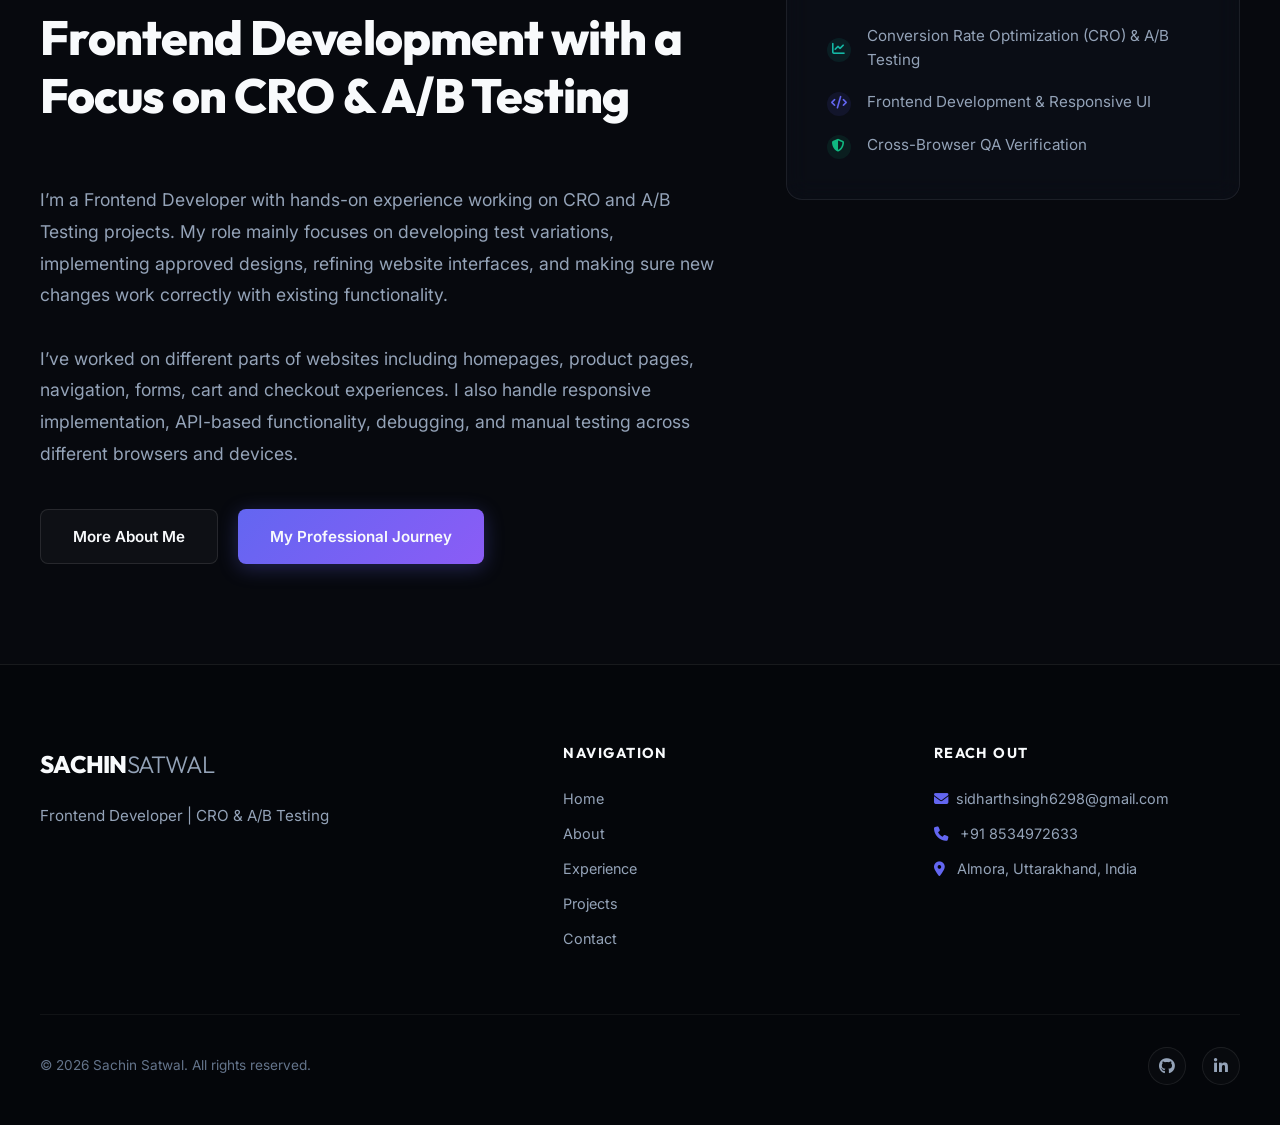
==== commit 0e6d40c1: "updated" ====
--- a/index.html
+++ b/index.html
@@ -83,7 +83,7 @@
                     <a href="projects.html" class="btn btn-primary">
                         View Projects <i class="fas fa-arrow-right btn-icon"></i>
                     </a>
-                    <a href="assets/resume.pdf" download="Resume.pdf" class="btn btn-secondary">
+                    <a href="assets/SachinSatwal_Resume.pdf" download="SachinSatwal_Resume.pdf" class="btn btn-secondary">
                         Download Resume <i class="fas fa-download"></i>
                     </a>
                 </div>
